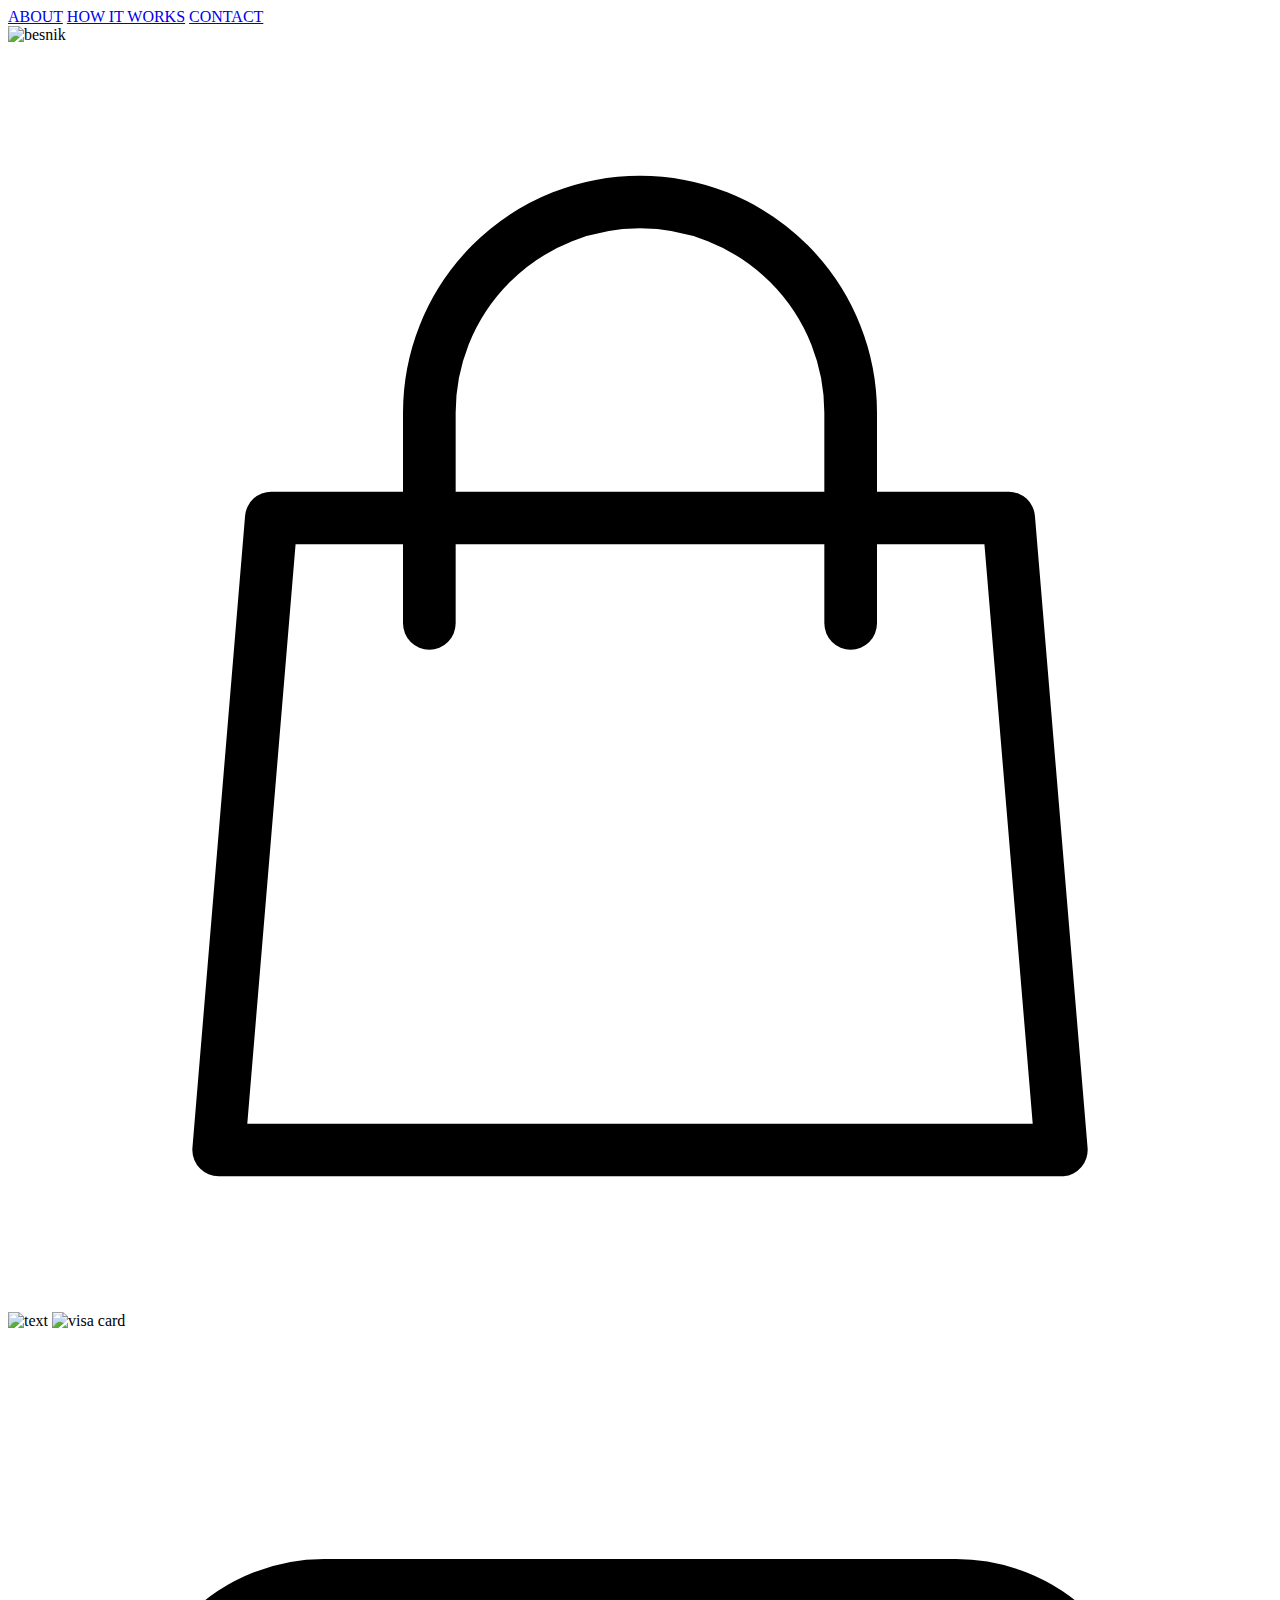
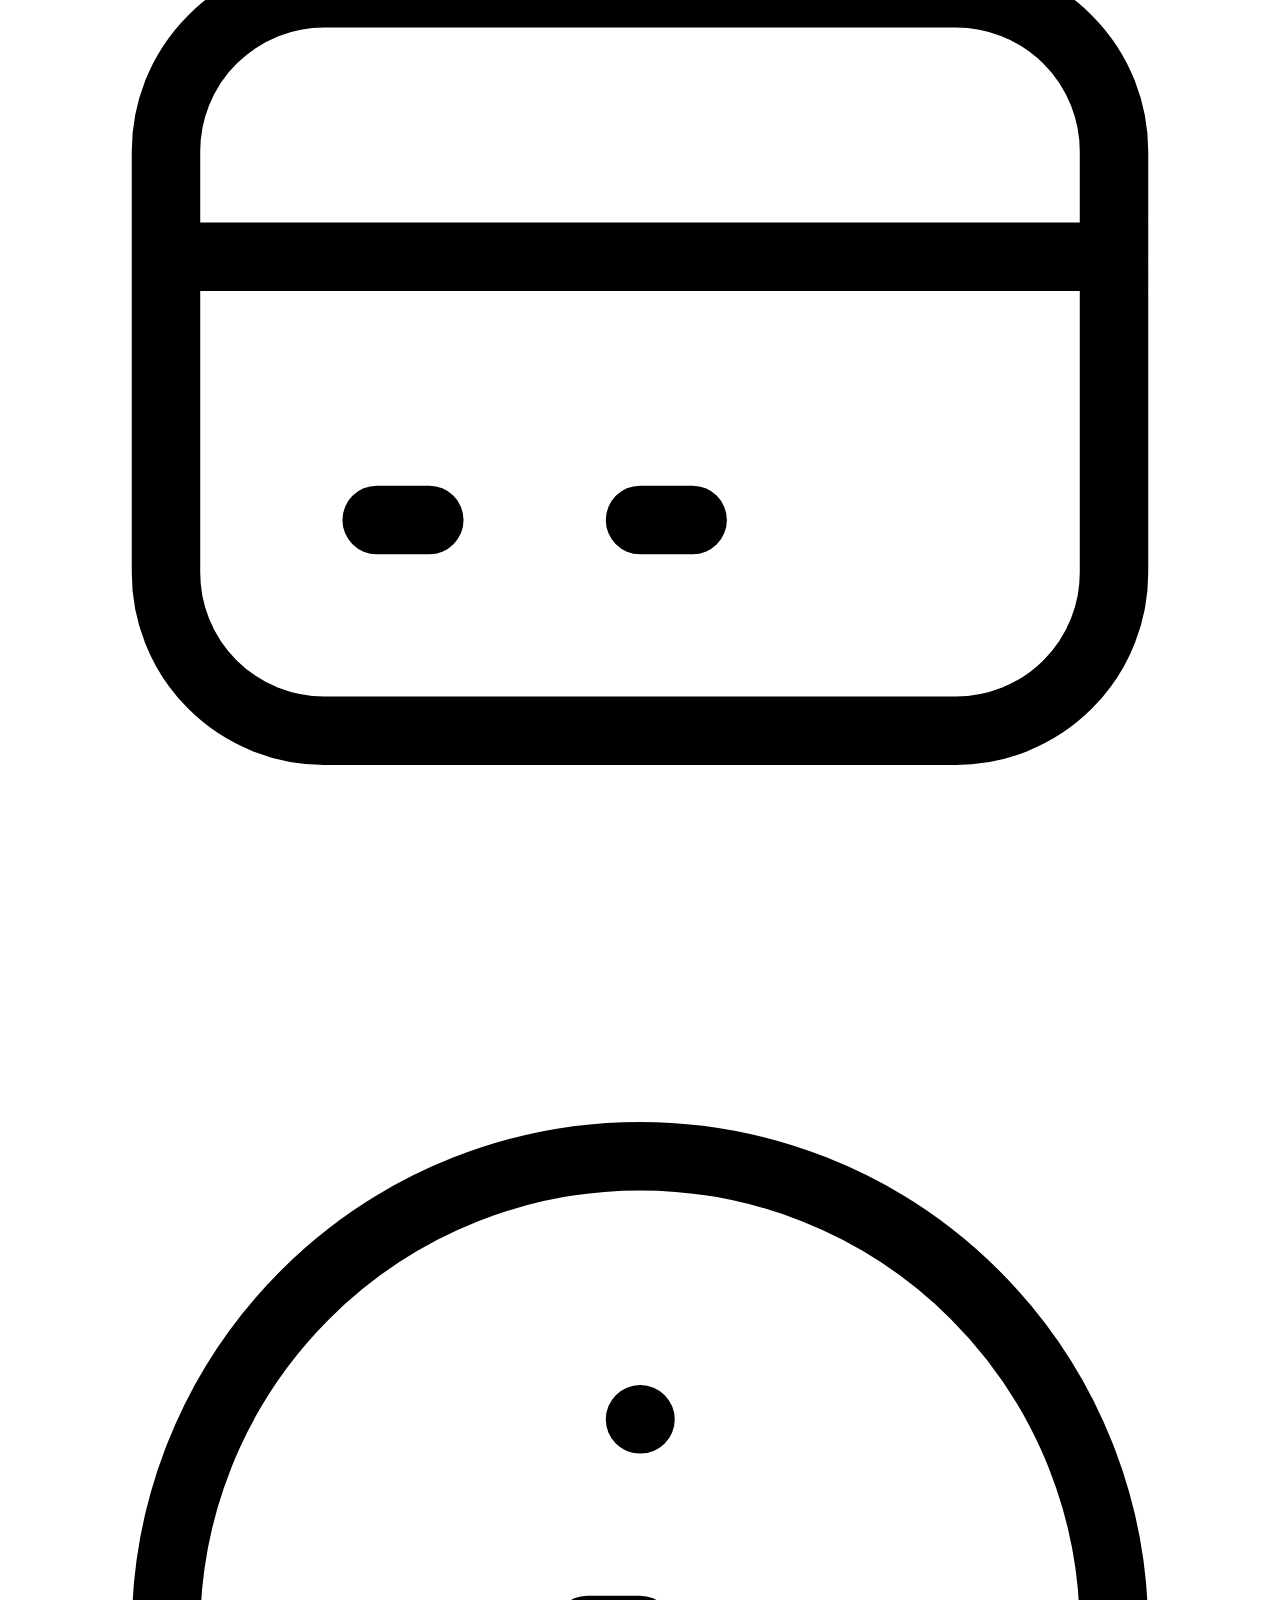
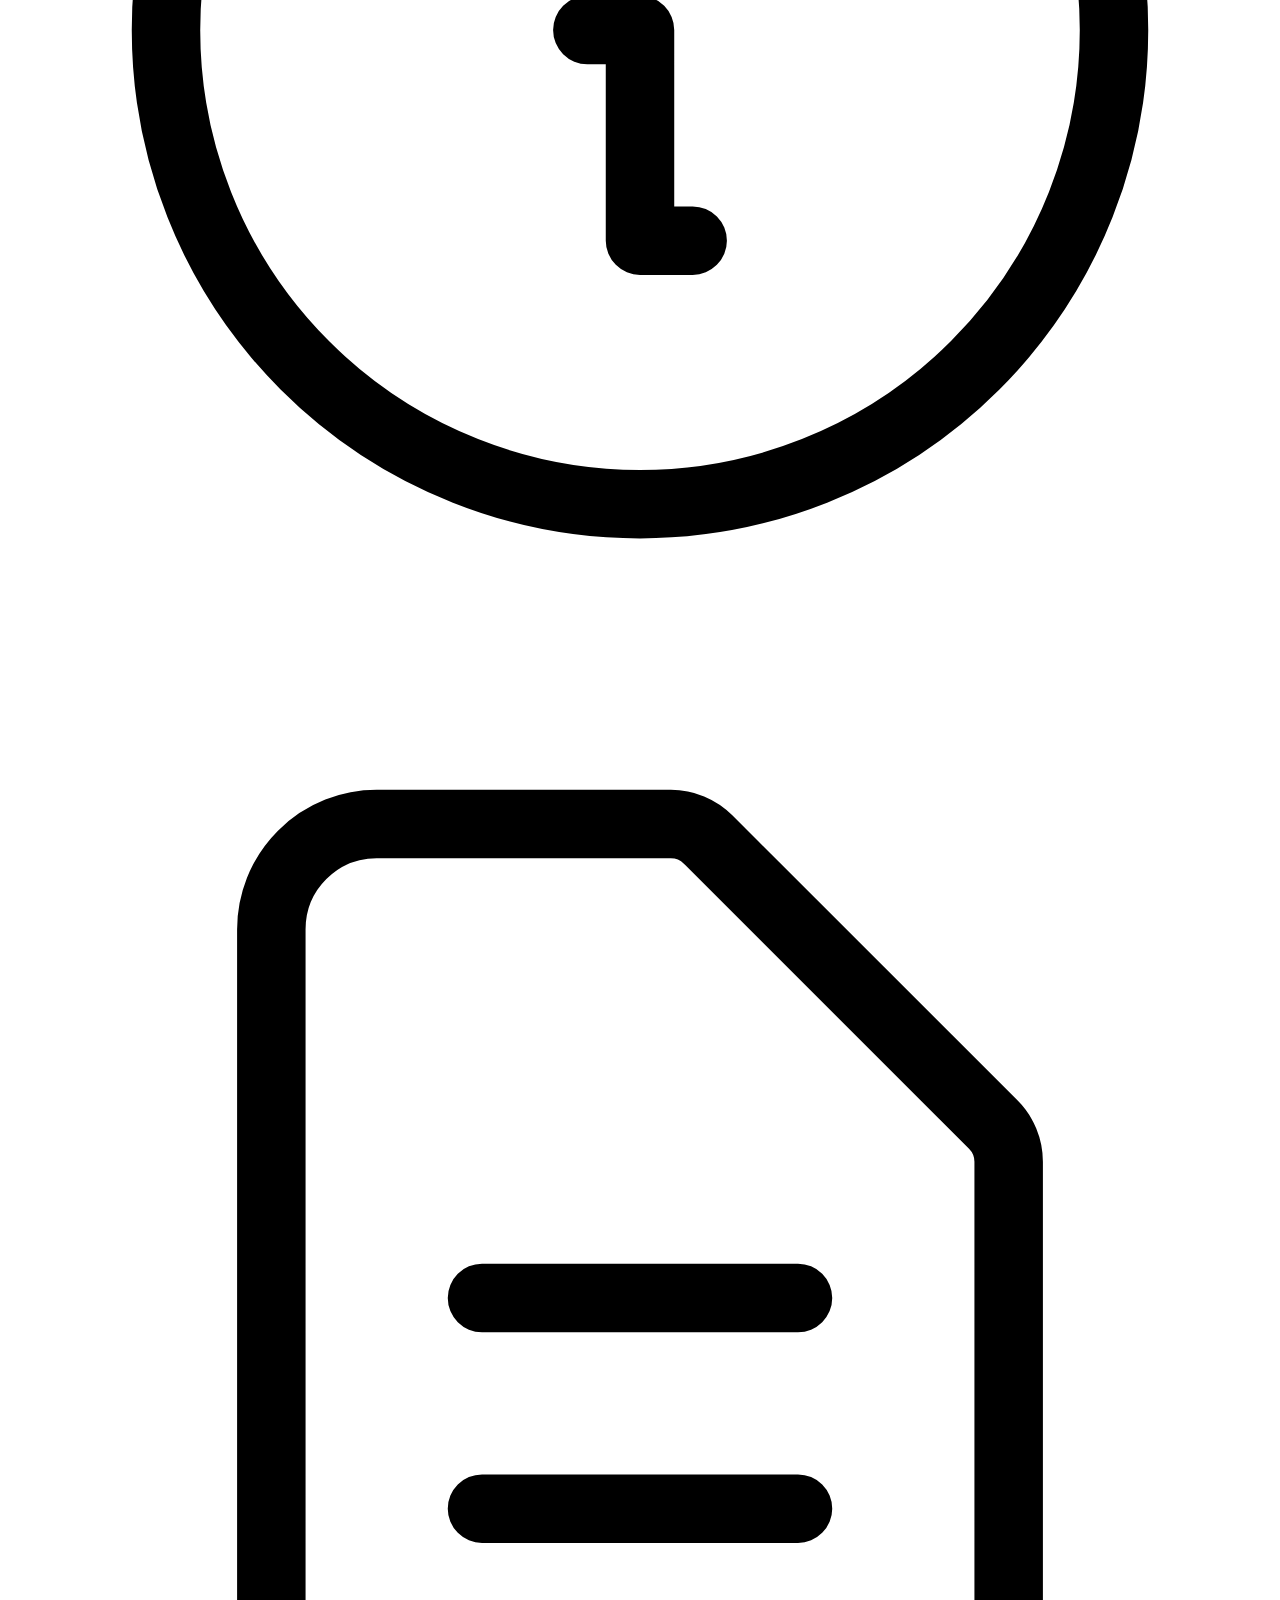
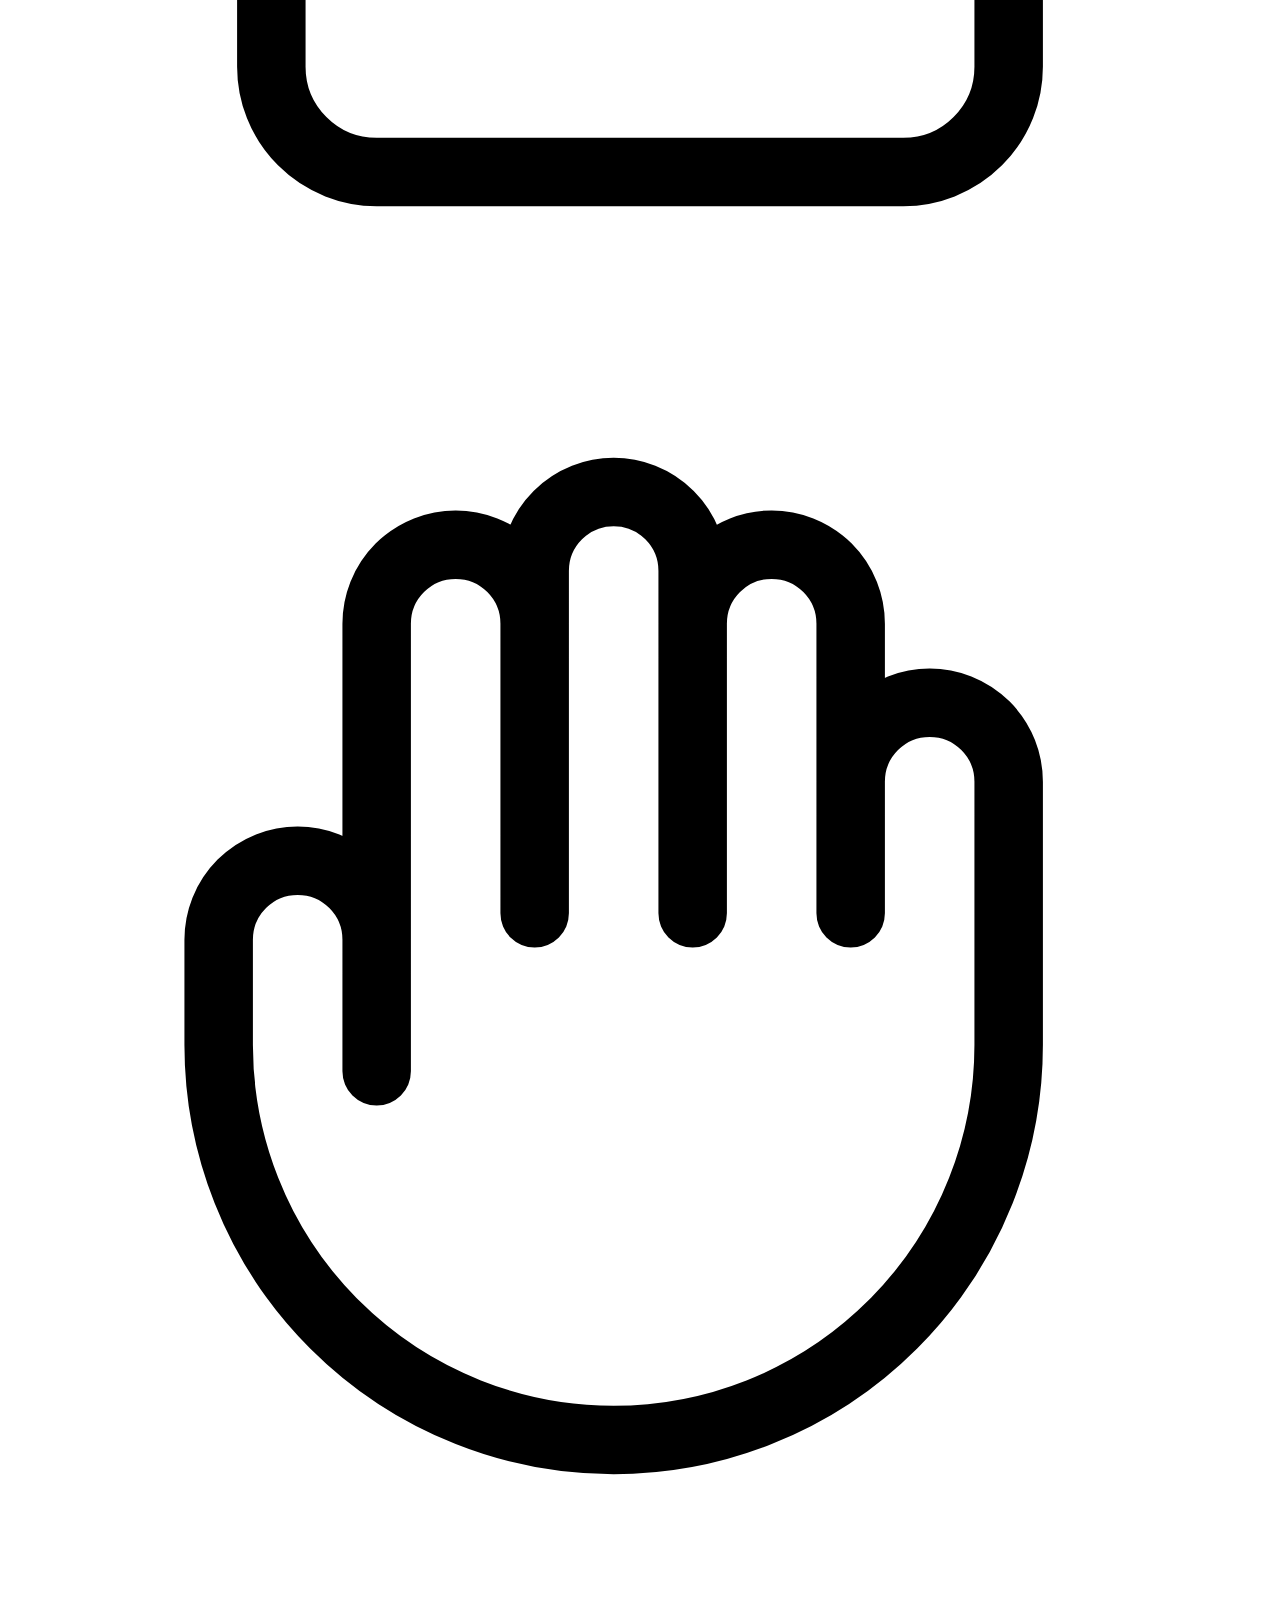
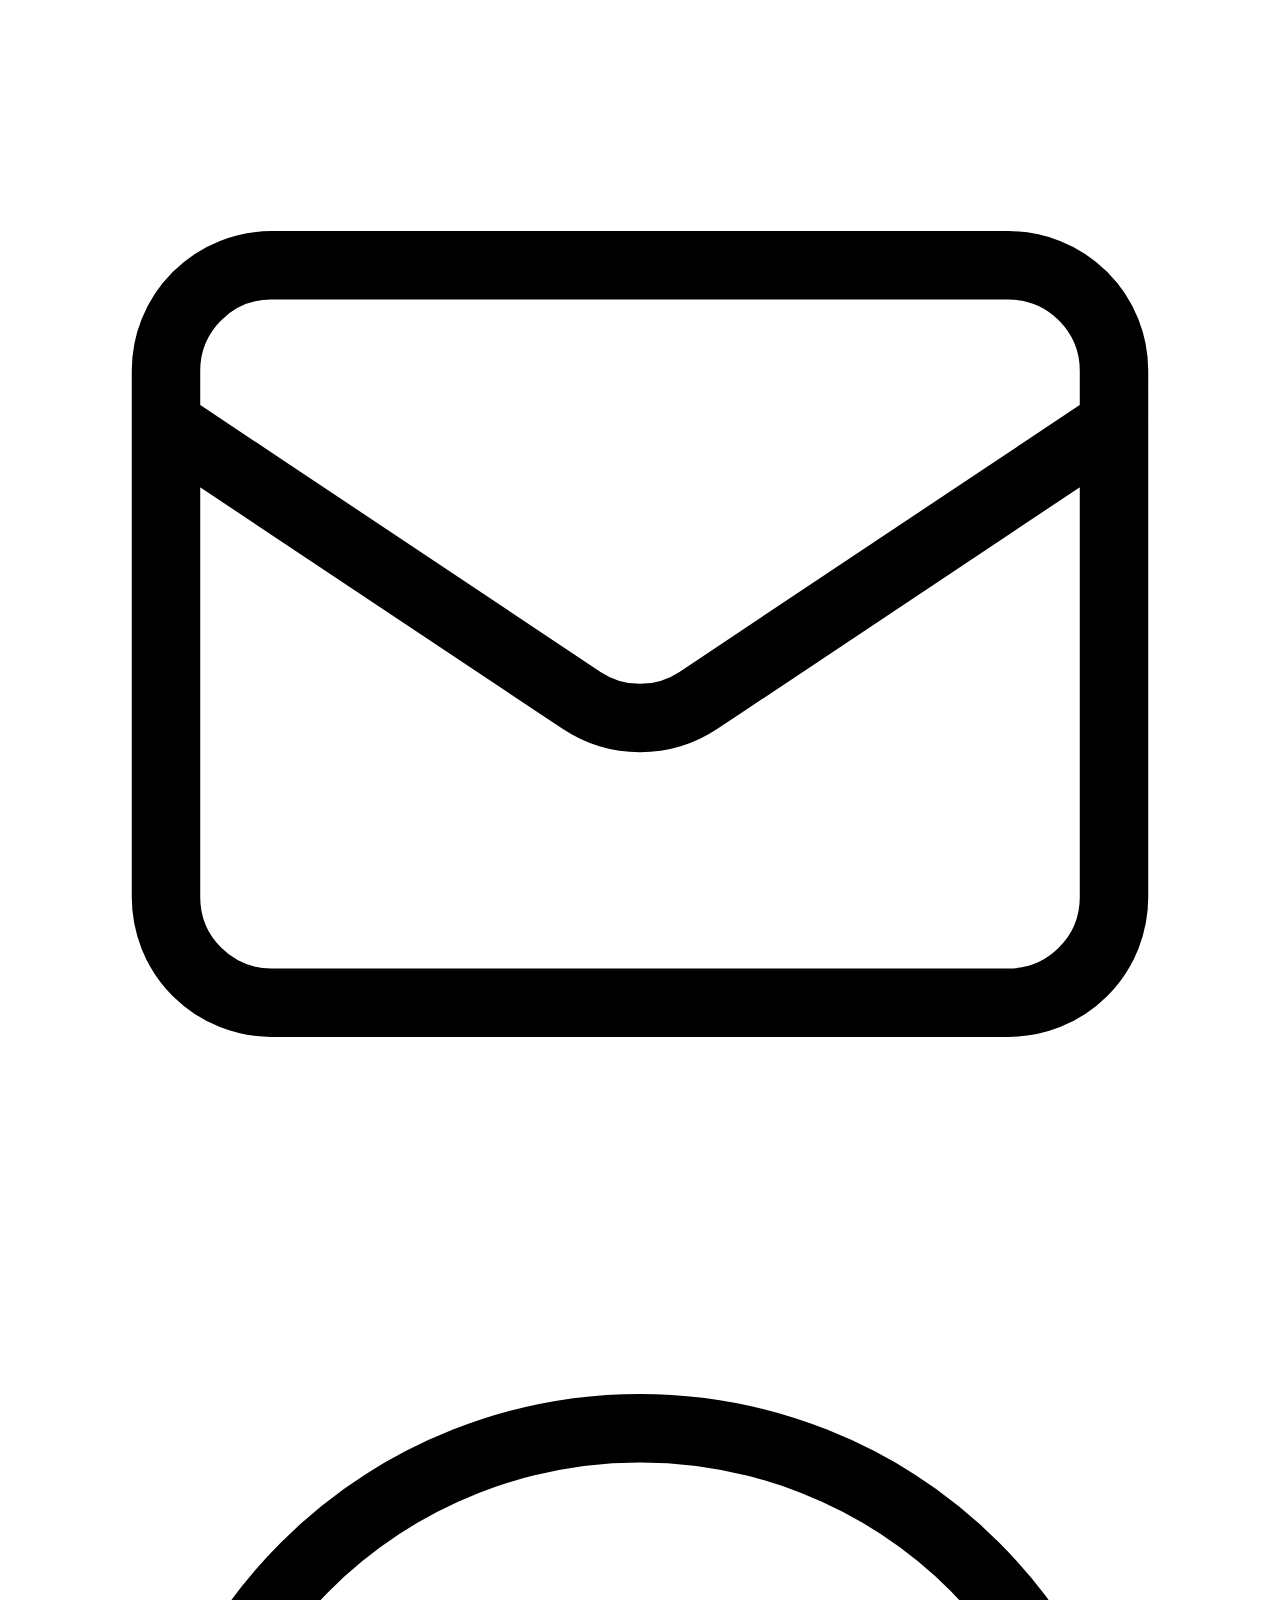
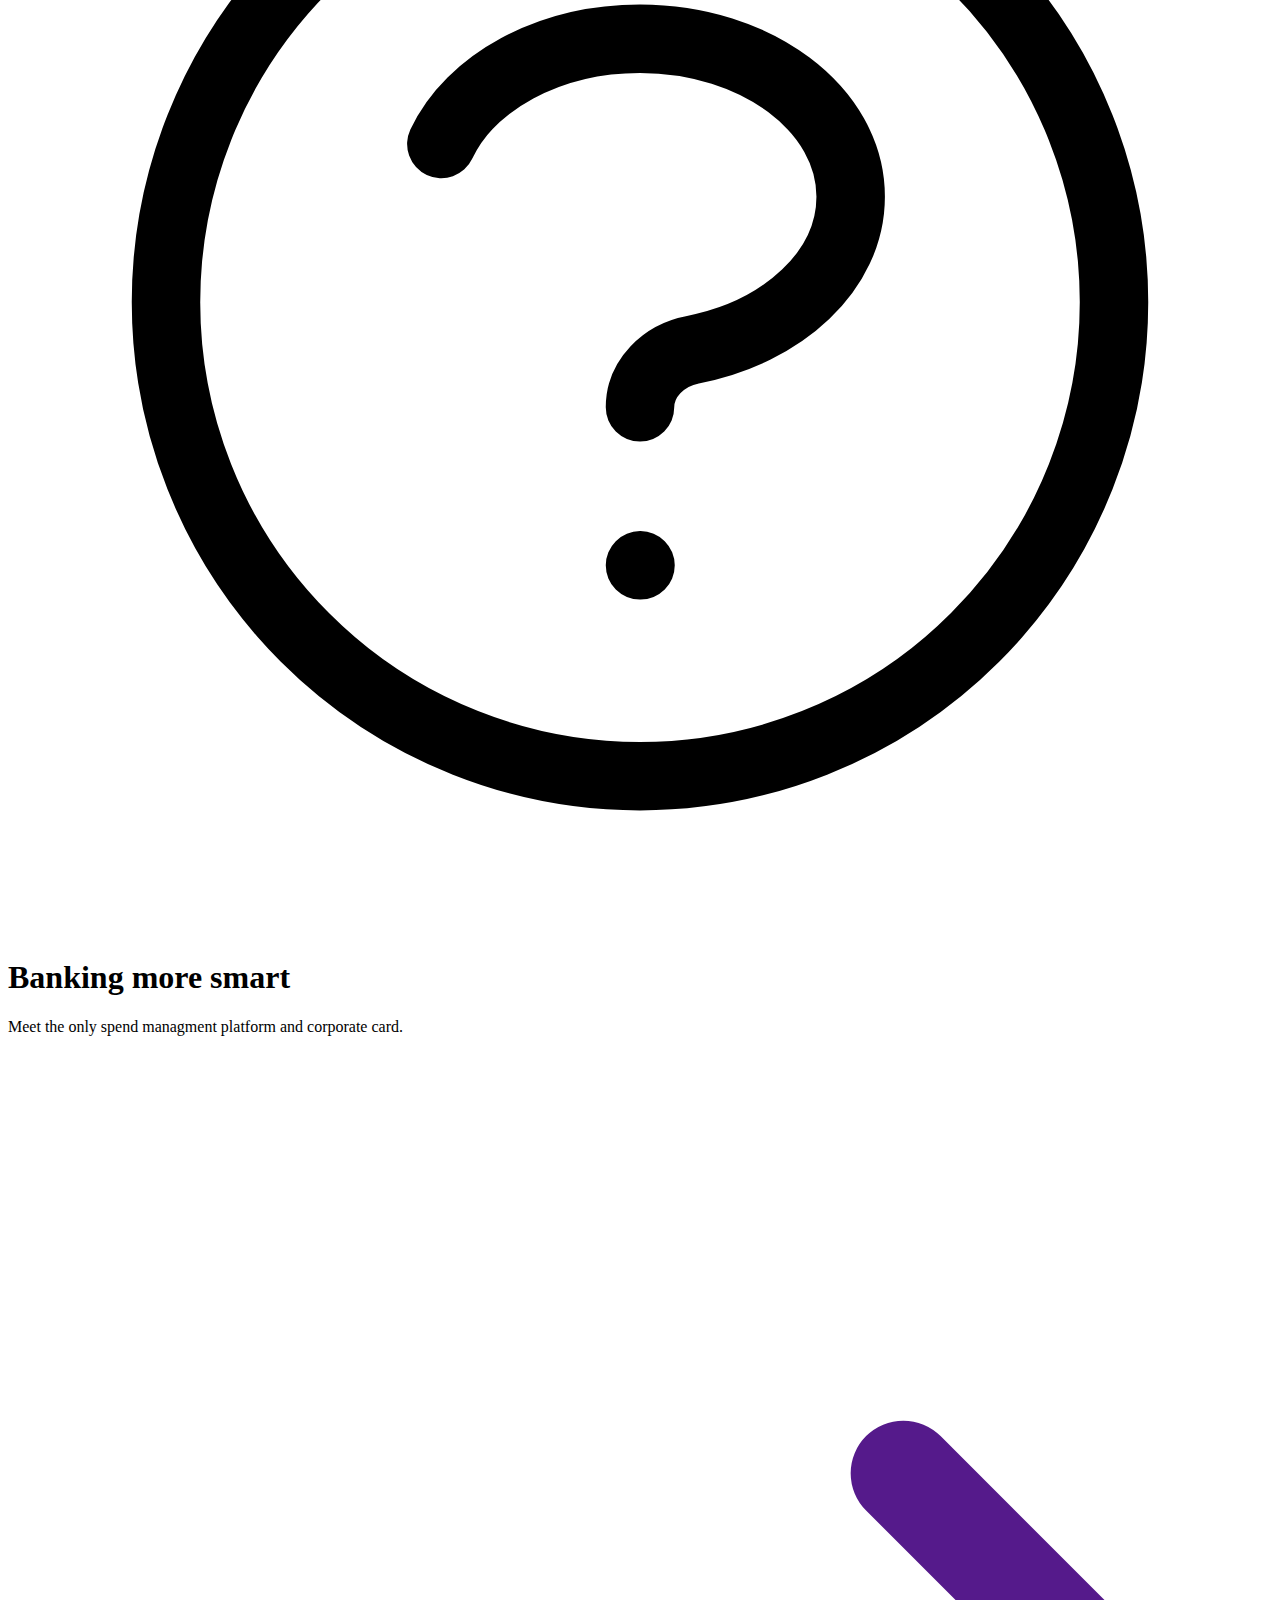
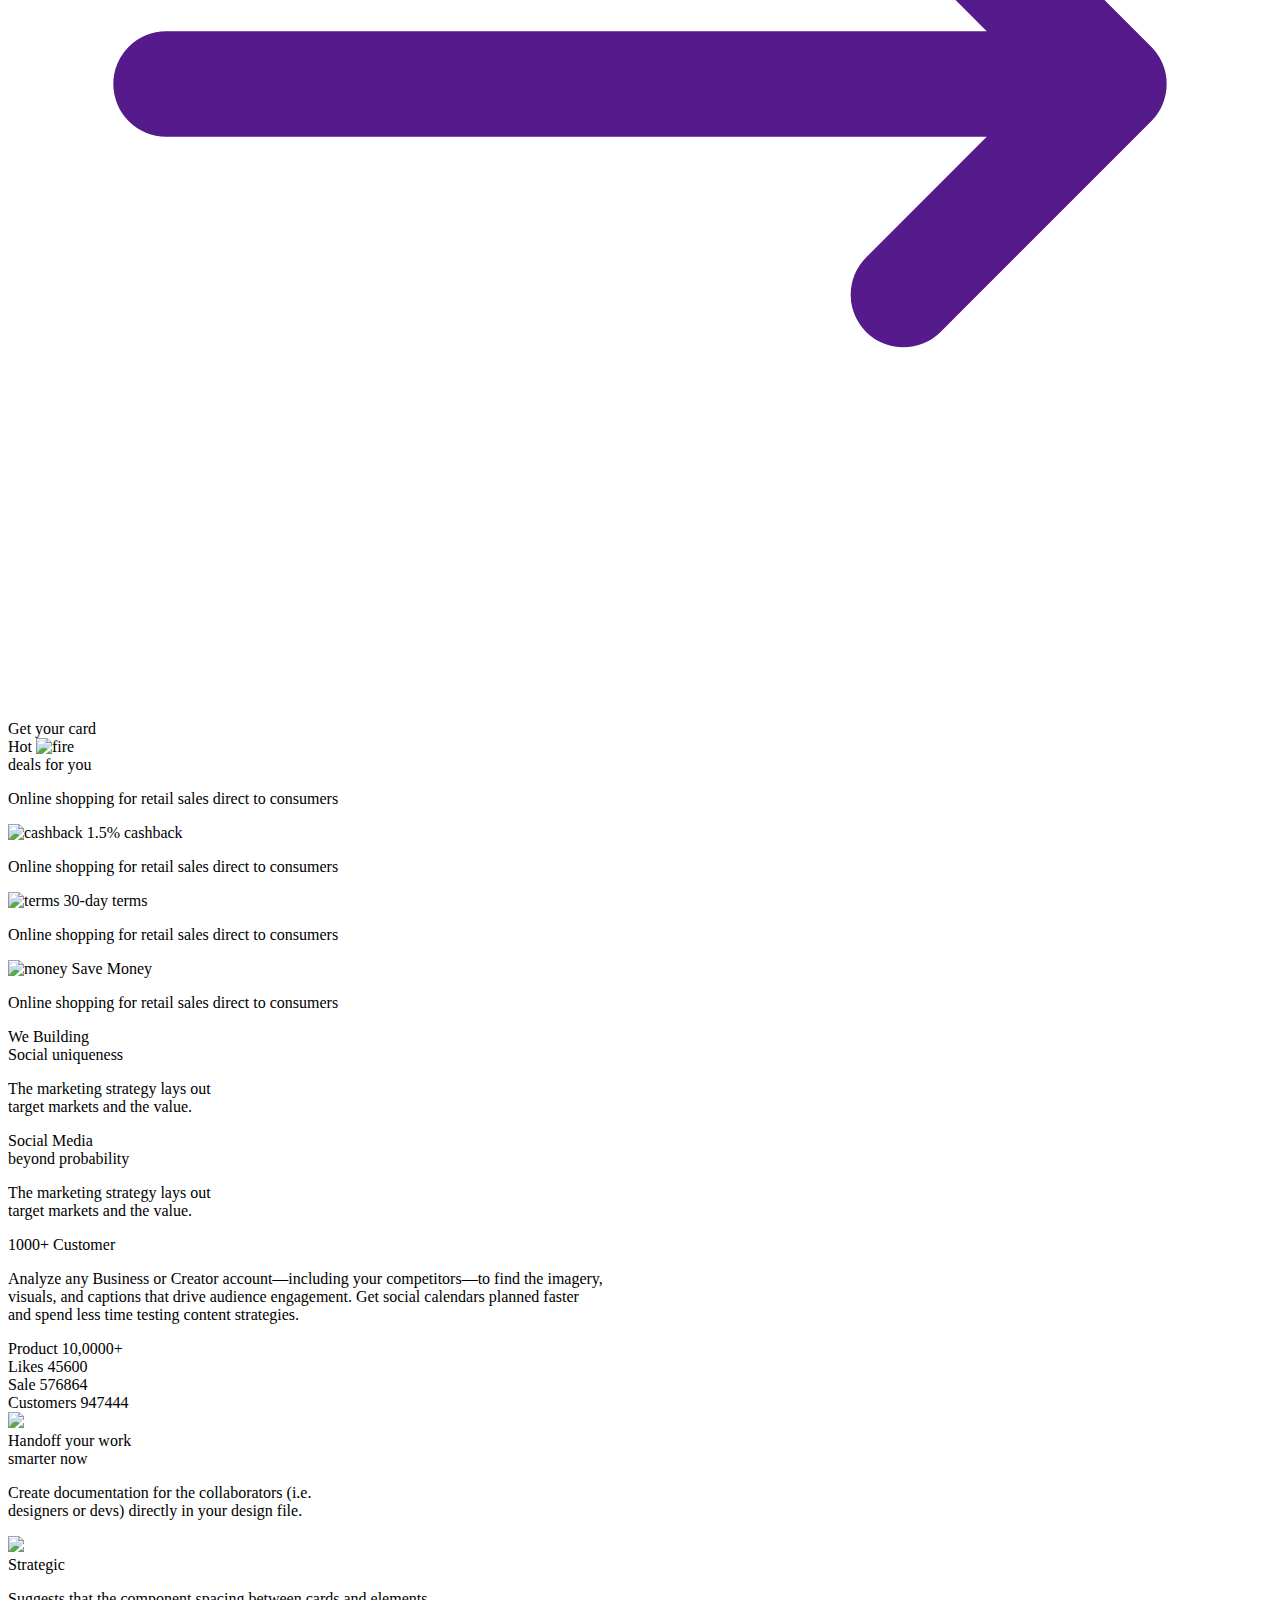
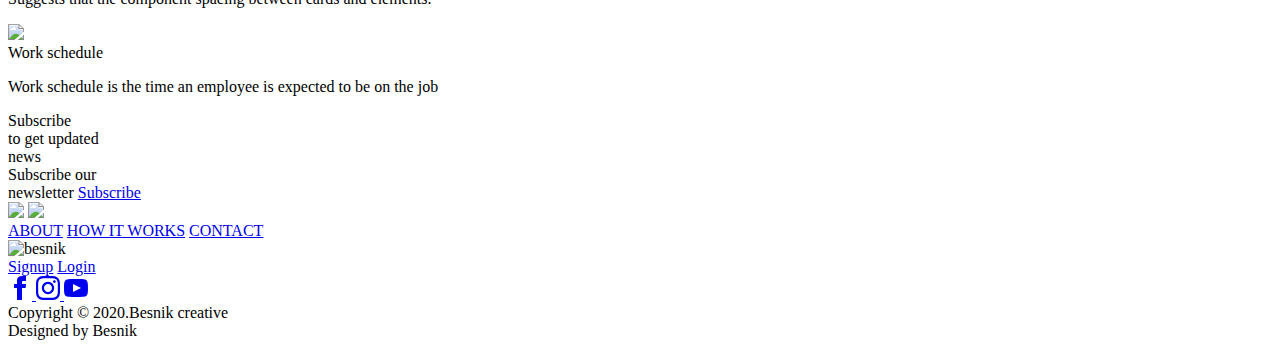
==== projects/01/index.html @ c31c5879 "Create index.html" ====
<!DOCTYPE html>
<html lang="en">
   <head>
      <meta charset="UTF-8" />
      <meta http-equiv="X-UA-Compatible" content="IE=edge" />
      <meta name="viewport" content="width=device-width, initial-scale=1.0" />
      <title>Document</title>
      <link rel="stylesheet" href="main.css" />
   </head>
   <body class="bg-[#F8FCFF]">
      <!-- start content -->
      <!-- start index.html-->
      <header class="container-styles py-[40px]">
         <nav class="flex items-center gap-x-12 gap-y-6 flex-wrap justify-center">
            <div class="text-sm font-primary font-medium text-[#404041] space-x-6 sm:space-x-10">
               <a href="#">ABOUT</a>
               <a href="#">HOW IT WORKS</a>
               <a href="#">CONTACT</a>
            </div>
            <!-- Logo -->
            <img src="resources/logo.png" alt="besnik" class="sm:mx-auto h-full -mt-1" />
            <!-- Cart icon -->
            <div class="w-[50px] h-[50px] border rounded-full flex">
               <svg
                  xmlns="http://www.w3.org/2000/svg"
                  class="h-5 w-5 m-auto text-[#6B7275]"
                  fill="none"
                  viewBox="0 0 24 24"
                  stroke="currentColor"
                  stroke-width="1"
               >
                  <path stroke-linecap="round" stroke-linejoin="round" d="M16 11V7a4 4 0 00-8 0v4M5 9h14l1 12H4L5 9z" />
               </svg>
            </div>
         </nav>
         <section
            class="flex flex-row-reverse flex-wrap xl:flex-nowrap mt-12 sm:mt-28 gap-x-[96px] gap-y-[32px] items-end justify-center lg:justify-start"
         >
            <div class="flex lg:flex-1">
               <!-- Blue block -->
               <div class="bg-[#80D1FF] from-[#80D1FF] to-[#44B2F1] md:w-[447px] flex items-end justify-end relative">
                  <img src="resources/text.png" alt="text" class="mx-[16px] my-[35px] sm:mx-[35px]" />
                  <img
                     src="resources/visa-card.png"
                     alt="visa card"
                     class="hidden sm:block drop-shadow-[80px_60px_100px_rgba(0,0,0,0.12)] absolute -top-[16px] -left-[4px] -rotate-[25deg]"
                  />
               </div>
               <!-- Yellow block -->
               <div class="bg-[#FFD968] from-[#FFD968] to-[#FAC422] bg-gradient-to-bl">
                  <div class="grid grid-cols-[55px_55px] gap-x-[28px] gap-y-[20px] px-[20px] sm:px-[40px] py-[60px]">
                     <div class="w-[55px] h-[55px] bg-white rounded-[20px] shadow-lg flex">
                        <!-- start card.html-->
                        <svg
                           xmlns="http://www.w3.org/2000/svg"
                           class="h-7 w-7 text-[#848484] m-auto"
                           fill="none"
                           viewBox="0 0 24 24"
                           stroke="currentColor"
                           stroke-width="1.3"
                        >
                           <path
                              stroke-linecap="round"
                              stroke-linejoin="round"
                              d="M3 10h18M7 15h1m4 0h1m-7 4h12a3 3 0 003-3V8a3 3 0 00-3-3H6a3 3 0 00-3 3v8a3 3 0 003 3z"
                           />
                        </svg>

                        <!-- end card.html-->
                     </div>
                     <div class="w-[55px] h-[55px] bg-white rounded-[20px] shadow-lg flex">
                        <!-- start info.html-->
                        <svg
                           xmlns="http://www.w3.org/2000/svg"
                           class="h-7 w-7 text-[#848484] m-auto"
                           fill="none"
                           viewBox="0 0 24 24"
                           stroke="currentColor"
                           stroke-width="1.3"
                        >
                           <path
                              stroke-linecap="round"
                              stroke-linejoin="round"
                              d="M13 16h-1v-4h-1m1-4h.01M21 12a9 9 0 11-18 0 9 9 0 0118 0z"
                           />
                        </svg>

                        <!-- end info.html-->
                     </div>
                     <div class="w-[55px] h-[55px] bg-white rounded-[20px] shadow-lg flex">
                        <!-- start doc.html-->
                        <svg
                           xmlns="http://www.w3.org/2000/svg"
                           class="h-7 w-7 text-[#848484] m-auto"
                           fill="none"
                           viewBox="0 0 24 24"
                           stroke="currentColor"
                           stroke-width="1.3"
                        >
                           <path
                              stroke-linecap="round"
                              stroke-linejoin="round"
                              d="M9 12h6m-6 4h6m2 5H7a2 2 0 01-2-2V5a2 2 0 012-2h5.586a1 1 0 01.707.293l5.414 5.414a1 1 0 01.293.707V19a2 2 0 01-2 2z"
                           />
                        </svg>

                        <!-- end doc.html-->
                     </div>
                     <div class="w-[55px] h-[55px] bg-[#222] rounded-[20px] shadow-lg flex">
                        <!-- start hand.html-->
                        <svg
                           xmlns="http://www.w3.org/2000/svg"
                           class="h-7 w-7 text-white m-auto"
                           fill="none"
                           viewBox="0 0 24 24"
                           stroke="currentColor"
                           stroke-width="1.3"
                        >
                           <path
                              stroke-linecap="round"
                              stroke-linejoin="round"
                              d="M7 11.5V14m0-2.5v-6a1.5 1.5 0 113 0m-3 6a1.5 1.5 0 00-3 0v2a7.5 7.5 0 0015 0v-5a1.5 1.5 0 00-3 0m-6-3V11m0-5.5v-1a1.5 1.5 0 013 0v1m0 0V11m0-5.5a1.5 1.5 0 013 0v3m0 0V11"
                           />
                        </svg>
                        <!-- end hand.html-->
                     </div>
                     <div class="w-[55px] h-[55px] bg-[#222] rounded-[20px] shadow-lg flex">
                        <!-- start mail.html-->
                        <svg
                           xmlns="http://www.w3.org/2000/svg"
                           class="h-7 w-7 text-white m-auto"
                           fill="none"
                           viewBox="0 0 24 24"
                           stroke="currentColor"
                           stroke-width="1.3"
                        >
                           <path
                              stroke-linecap="round"
                              stroke-linejoin="round"
                              d="M3 8l7.89 5.26a2 2 0 002.22 0L21 8M5 19h14a2 2 0 002-2V7a2 2 0 00-2-2H5a2 2 0 00-2 2v10a2 2 0 002 2z"
                           />
                        </svg>

                        <!-- end mail.html-->
                     </div>
                     <div class="w-[55px] h-[55px] bg-white rounded-[20px] shadow-lg flex">
                        <!-- start help.html-->
                        <svg
                           xmlns="http://www.w3.org/2000/svg"
                           class="h-7 w-7 text-[#848484] m-auto"
                           fill="none"
                           viewBox="0 0 24 24"
                           stroke="currentColor"
                           stroke-width="1.3"
                        >
                           <path
                              stroke-linecap="round"
                              stroke-linejoin="round"
                              d="M8.228 9c.549-1.165 2.03-2 3.772-2 2.21 0 4 1.343 4 3 0 1.4-1.278 2.575-3.006 2.907-.542.104-.994.54-.994 1.093m0 3h.01M21 12a9 9 0 11-18 0 9 9 0 0118 0z"
                           />
                        </svg>

                        <!-- end help.html-->
                     </div>
                  </div>
               </div>
            </div>
            <div>
               <h1 class="text-[80px] font-accent font-bold text-[#222] leading-[80px]">Banking more smart</h1>
               <p class="font-primary text-lg text-[#535353] mt-[48px] w-2/3">
                  Meet the only spend managment platform and corporate card.
               </p>
               <div class="flex items-center mt-[40px]">
                  <a href="" class="bg-[#222] w-[50px] h-[50px] flex">
                     <!-- start arrow-right.html-->
                     <svg
                        xmlns="http://www.w3.org/2000/svg"
                        class="h-6 w-6 text-[#F3FAFE] m-auto"
                        fill="none"
                        viewBox="0 0 24 24"
                        stroke="currentColor"
                        stroke-width="2"
                     >
                        <path stroke-linecap="round" stroke-linejoin="round" d="M17 8l4 4m0 0l-4 4m4-4H3" />
                     </svg>

                     <!-- end arrow-right.html-->
                  </a>
                  <span class="text-[#222] font-primary font-medium text-[19px] ml-[18px]">Get your card</span>
               </div>
            </div>
         </section>
      </header>

      <!-- end index.html-->

      <!-- start 1.html-->
      <section class="container-styles mt-16 sm:mt-36 flex gap-[60px] flex-wrap justify-center">
         <div>
            <span class="font-accent font-bold text-4xl text-[#222]">
               Hot
               <img class="inline align-top" src="resources/fire.png" alt="fire" />
               <br />
               deals for you
            </span>
            <p class="mt-12 text-[#5F5F64] font-primary sm:max-w-[240px]">
               Online shopping for retail sales direct to consumers
            </p>
         </div>
         <div>
            <img src="resources/image.png" alt="cashback" />
            <span class="block text-[#17181A] font-secondary font-bold text-xl my-8">1.5% cashback</span>
            <p class="font-primary text-[#5F5F64] sm:max-w-[240px]">Online shopping for retail sales direct to consumers</p>
         </div>
         <div>
            <img src="resources/image.png" alt="terms" />
            <span class="block text-[#17181A] font-secondary font-bold text-xl my-8">30-day terms</span>
            <p class="font-primary text-[#5F5F64] sm:max-w-[240px]">Online shopping for retail sales direct to consumers</p>
         </div>
         <div>
            <img src="resources/image.png" alt="money" />
            <span class="block text-[#17181A] font-secondary font-bold text-xl my-8">Save Money</span>
            <p class="font-primary text-[#5F5F64] sm:max-w-[240px]">Online shopping for retail sales direct to consumers</p>
         </div>
      </section>

      <!-- end 1.html-->
      <!-- start 2.html-->
      <section class="mt-36 bg-[#cfedff] relative">
         <div class="container-styles py-40 flex flex-wrap justify-center gap-x-60 gap-y-16">
            <div>
               <span class="font-accent font-medium text-3xl text-[#202020]"
                  >We Building <br />
                  Social uniqueness</span
               >
               <p class="text-[#5F5F64] mt-4">
                  The marketing strategy lays out <br />
                  target markets and the value.
               </p>
            </div>
            <div>
               <span class="font-accent font-medium text-3xl text-[#202020]"
                  >Social Media <br />
                  beyond probability</span
               >
               <p class="text-[#5F5F64] mt-4">
                  The marketing strategy lays out <br />
                  target markets and the value.
               </p>
            </div>
         </div>
         <div class="w-[70px] h-[70px] bg-[#45b3f2] rounded-full absolute top-0 left-1/2 -ml-[35px] -mt-[35px] flex">
            <div class="w-1/2 h-1/2 bg-[#cfedff] ml-auto mt-auto"></div>
         </div>
      </section>

      <!-- end 2.html-->
      <!-- start 3.html-->
      <section class="container-styles mt-16 sm:mt-36">
         <div class="flex flex-col items-center">
            <span class="font-bold text-[80px] font-accent text-[#0D1111]">1000+ Customer</span>
            <p class="font-primary text-[#767373] mt-6 sm:mt-12">
               Analyze any Business or Creator account—including your competitors—to find the imagery, <br />
               visuals, and captions that drive audience engagement. Get social calendars planned faster <br />
               and spend less time testing content strategies.
            </p>
         </div>
         <div class="flex mt-6 sm:mt-28 font-primary">
            <div class="flex-1 border-y-2 py-16 flex flex-col items-center">
               <span class="font-secondary uppercase text-[#718176]">Product</span>
               <span class="font-medium text-2xl">10,0000+</span>
            </div>
            <div class="flex-1 border-2 py-16 flex flex-col items-center">
               <span class="font-secondary uppercase text-[#718176]">Likes</span>
               <span class="font-medium text-2xl">45600</span>
            </div>
            <div class="flex-1 border-y-2 border-r-2 py-16 flex flex-col items-center">
               <span class="font-secondary uppercase text-[#718176]">Sale</span>
               <span class="font-medium text-2xl">576864</span>
            </div>
            <div class="flex-1 border-y-2 py-16 flex flex-col items-center">
               <span class="font-secondary uppercase text-[#718176]">Customers</span>
               <span class="font-medium text-2xl">947444</span>
            </div>
         </div>
      </section>

      <!-- end 3.html-->
      <!-- start 4.html-->
      <section class="container-styles flex justify-center gap-y-16 mt-36 flex-wrap">
         <div class="flex flex-row-reverse px-8 relative overflow-hidden">
            <div class="bg-[#CFEDFF] w-screen sm:w-[568px] h-[450px] shadow-xl">
               <img src="resources/card.png" class="absolute right-16 top-1/2 -mt-[190px] h-[380px] w-[600px] object-contain" />
            </div>
         </div>
         <div>
            <span class="font-accent font-semibold text-5xl text-[#192430]"
               >Handoff your work <br />
               smarter now</span
            >
            <p class="font-primary text-[#727272] mt-8">
               Create documentation for the collaborators (i.e. <br />
               designers or devs) directly in your design file.
            </p>
            <div class="flex flex-col gap-[30px] mt-16">
               <div class="flex gap-[30px]">
                  <img class="w-[60px] h-[60px] shadow-lg rounded-full" src="resources/4159.png" />
                  <div>
                     <span class="text-[#222222] font-accent font-semibold text-xl">Strategic</span>
                     <p class="font-primary text-sm text-[#727272]">
                        Suggests that the component spacing between cards and elements.
                     </p>
                  </div>
               </div>
               <div class="flex gap-[30px]">
                  <img class="w-[60px] h-[60px] shadow-lg rounded-full" src="resources/calendar.png" />
                  <div>
                     <span class="text-[#222222] font-accent font-semibold text-xl">Work schedule</span>
                     <p class="font-primary text-sm text-[#727272]">
                        Work schedule is the time an employee is expected to be on the job
                     </p>
                  </div>
               </div>
            </div>
         </div>
      </section>

      <!-- end 4.html-->
      <!-- start 5.html-->
      <section class="bg-[#41B3F4] mt-[180px] py-16 lg:p-0 lg:h-[552px]">
         <div class="container-styles flex flex-col sm:flex-row gap-[80px] justify-center items-center h-full relative">
            <div class="flex flex-col">
               <span class="text-[#414449] font-primary font-bold text-lg text-center lg:text-left"
                  >Subscribe <br />
                  to get updated <br />
                  news</span
               >
               <img class="mt-[28px]" src="resources/text.png" alt="" />
            </div>
            <div class="hidden lg:block bg-[#718176] w-[8px] h-[133px]"></div>
            <div class="flex flex-col items-start">
               <span class="font-accent font-bold text-6xl"
                  >Subscribe our<br />
                  newsletter</span
               >
               <a class="mt-14 py-[21px] px-[44px] font-primary font-medium text-white bg-[#E15C19]" href="#">Subscribe</a>
            </div>
            <div class="hidden lg:block">
               <img class="w-[500px] h-[500px] absolute top-1/2 -translate-y-1/2 -ml-14" src="resources/bg-image.png" />
               <img class="-rotate-[88deg]" src="resources/visa-card.png" />
            </div>
         </div>
      </section>

      <!-- end 5.html-->

      <!-- start index.html-->
      <div class="container-styles mt-[133px]">
         <footer class="flex flex-col">
            <nav class="flex flex-col lg:flex-row gap-y-8 justify-between h-[50px] items-center mb-[80px]">
               <div class="text-sm font-primary font-medium text-[#404041] flex gap-[44px]">
                  <a href="#">ABOUT</a>
                  <a href="#">HOW IT WORKS</a>
                  <a href="#">CONTACT</a>
               </div>
               <!-- logo -->
               <img src="resources/logo.png" alt="besnik" />
               <div class="flex gap-[60px] items-center">
                  <div>
                     <a class="font-primary font-bold text-[14px] text-[#404041]" href="#">Signup</a>
                     <a class="ml-[48px] font-primary font-bold text-[14px] text-[#404041]" href="#">Login</a>
                  </div>
                  <div class="flex text-[#444444] gap-[28px]">
                     <a href="#">
                        <!-- start facebook-icon.html-->
                        <svg
                           xmlns="http://www.w3.org/2000/svg"
                           width="24"
                           height="24"
                           viewBox="0 0 24 24"
                           fill="currentColor"
                           class="h-4 w-h"
                        >
                           <path
                              d="M9 8h-3v4h3v12h5v-12h3.642l.358-4h-4v-1.667c0-.955.192-1.333 1.115-1.333h2.885v-5h-3.808c-3.596 0-5.192 1.583-5.192 4.615v3.385z"
                           />
                        </svg>

                        <!-- end facebook-icon.html-->
                     </a>
                     <a href="#">
                        <!-- start instagram-icon.html-->
                        <svg
                           xmlns="http://www.w3.org/2000/svg"
                           width="24"
                           height="24"
                           viewBox="0 0 24 24"
                           fill="currentColor"
                           class="h-4 w-h"
                        >
                           <path
                              d="M12 2.163c3.204 0 3.584.012 4.85.07 3.252.148 4.771 1.691 4.919 4.919.058 1.265.069 1.645.069 4.849 0 3.205-.012 3.584-.069 4.849-.149 3.225-1.664 4.771-4.919 4.919-1.266.058-1.644.07-4.85.07-3.204 0-3.584-.012-4.849-.07-3.26-.149-4.771-1.699-4.919-4.92-.058-1.265-.07-1.644-.07-4.849 0-3.204.013-3.583.07-4.849.149-3.227 1.664-4.771 4.919-4.919 1.266-.057 1.645-.069 4.849-.069zm0-2.163c-3.259 0-3.667.014-4.947.072-4.358.2-6.78 2.618-6.98 6.98-.059 1.281-.073 1.689-.073 4.948 0 3.259.014 3.668.072 4.948.2 4.358 2.618 6.78 6.98 6.98 1.281.058 1.689.072 4.948.072 3.259 0 3.668-.014 4.948-.072 4.354-.2 6.782-2.618 6.979-6.98.059-1.28.073-1.689.073-4.948 0-3.259-.014-3.667-.072-4.947-.196-4.354-2.617-6.78-6.979-6.98-1.281-.059-1.69-.073-4.949-.073zm0 5.838c-3.403 0-6.162 2.759-6.162 6.162s2.759 6.163 6.162 6.163 6.162-2.759 6.162-6.163c0-3.403-2.759-6.162-6.162-6.162zm0 10.162c-2.209 0-4-1.79-4-4 0-2.209 1.791-4 4-4s4 1.791 4 4c0 2.21-1.791 4-4 4zm6.406-11.845c-.796 0-1.441.645-1.441 1.44s.645 1.44 1.441 1.44c.795 0 1.439-.645 1.439-1.44s-.644-1.44-1.439-1.44z"
                           />
                        </svg>

                        <!-- end instagram-icon.html-->
                     </a>
                     <a href="#">
                        <!-- start youtube-icon.html-->
                        <svg
                           xmlns="http://www.w3.org/2000/svg"
                           width="24"
                           height="24"
                           viewBox="0 0 24 24"
                           fill="currentColor"
                           class="h-4 w-h"
                        >
                           <path
                              d="M19.615 3.184c-3.604-.246-11.631-.245-15.23 0-3.897.266-4.356 2.62-4.385 8.816.029 6.185.484 8.549 4.385 8.816 3.6.245 11.626.246 15.23 0 3.897-.266 4.356-2.62 4.385-8.816-.029-6.185-.484-8.549-4.385-8.816zm-10.615 12.816v-8l8 3.993-8 4.007z"
                           />
                        </svg>

                        <!-- end youtube-icon.html-->
                     </a>
                  </div>
               </div>
            </nav>
            <div class="pb-[30px] flex gap-[64px] items-center mt-[80px]">
               <span class="font-primary text-xs text-[#ABADAF]">Copyright © 2020.Besnik creative</span>
               <div class="flex-1 h-px bg-[#565B58]"></div>
               <span class="font-primary text-xs text-[#7B827D]">Designed by Besnik</span>
            </div>
         </footer>
      </div>

      <!-- end index.html-->

      <!-- end content -->
   </body>
</html>
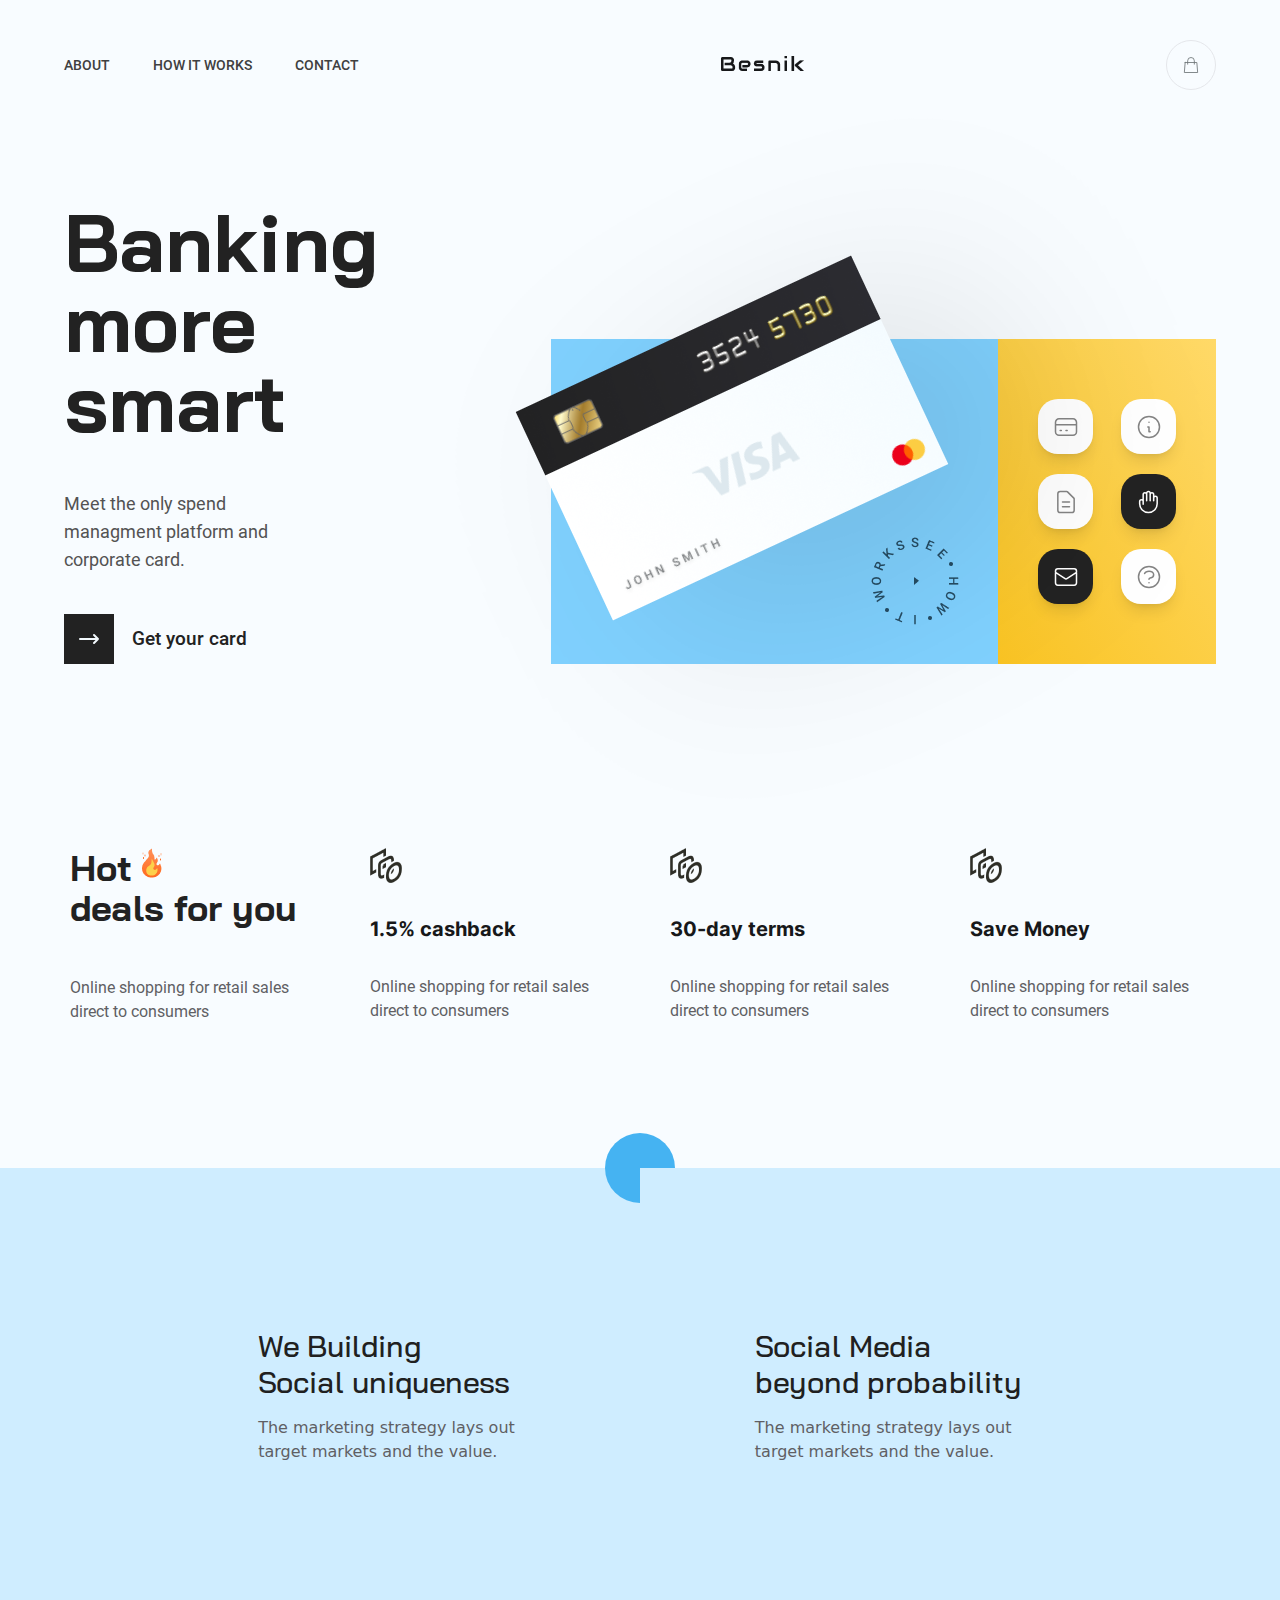
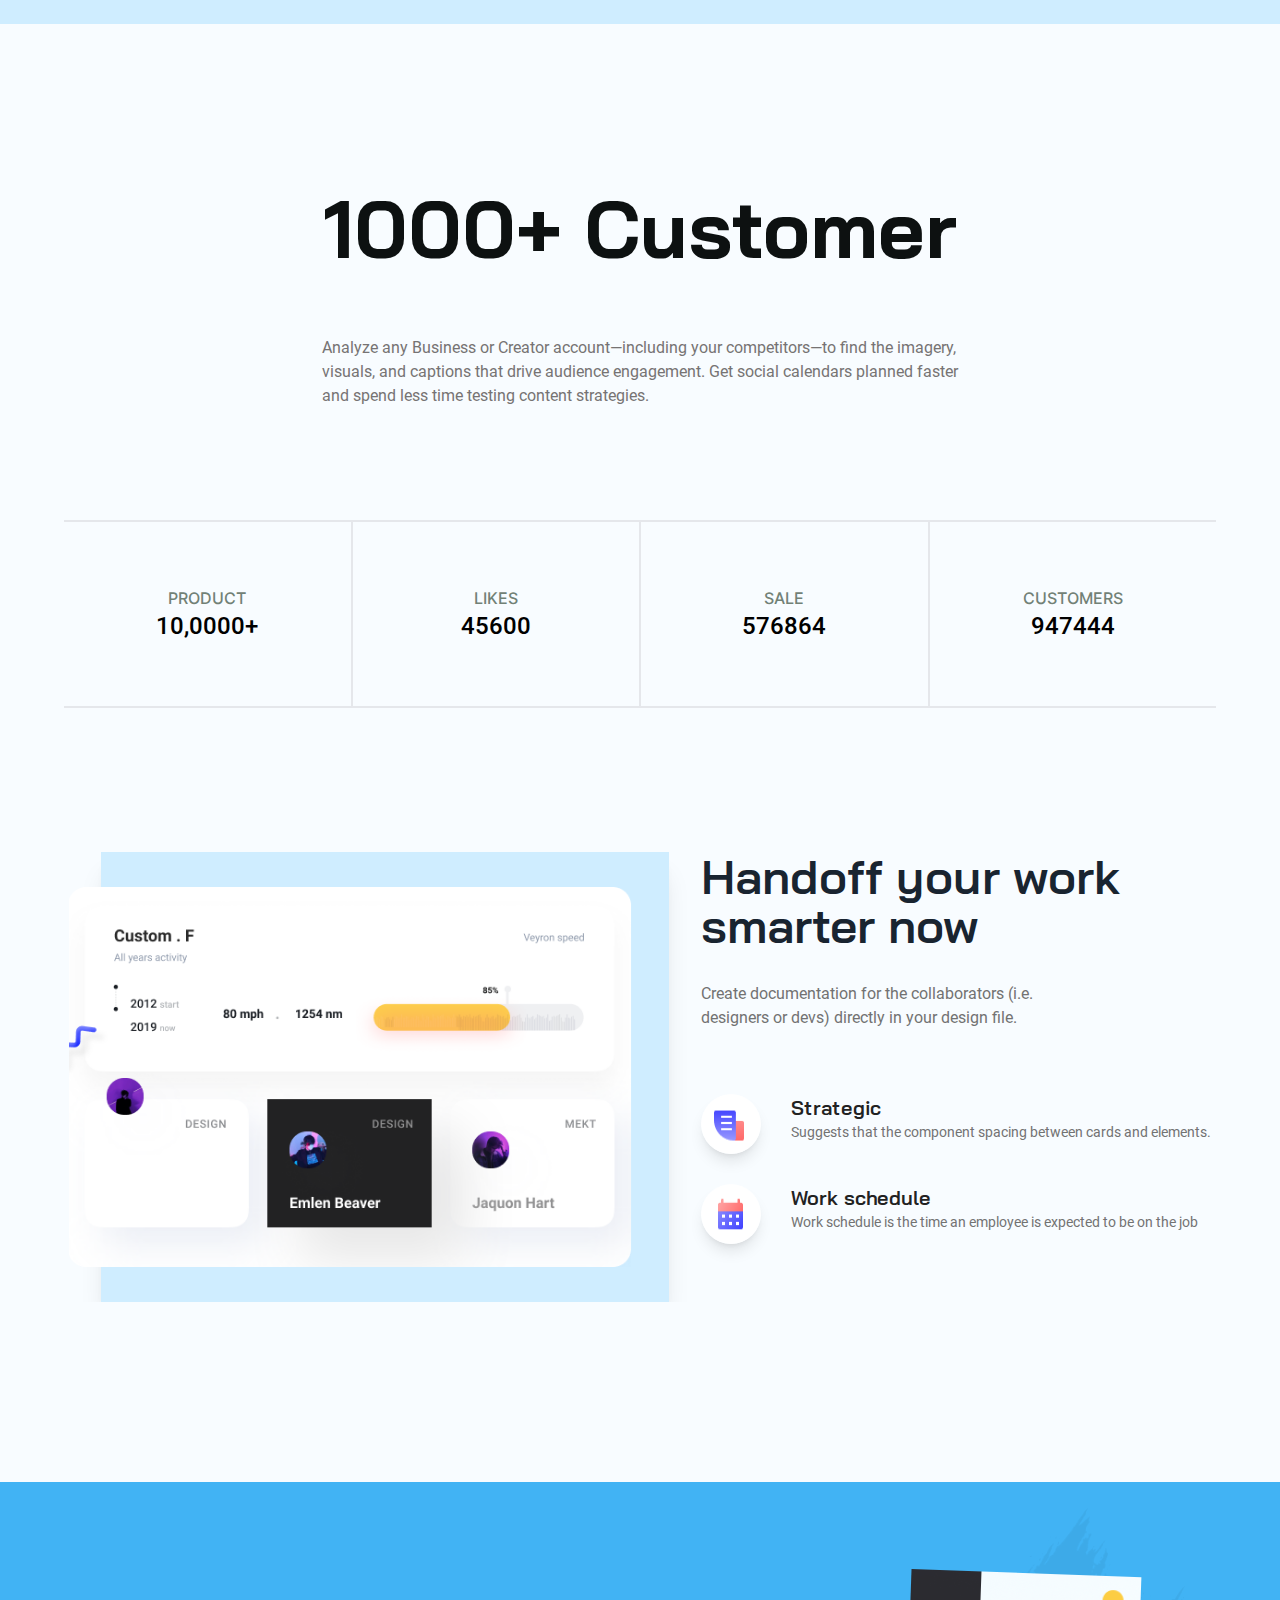
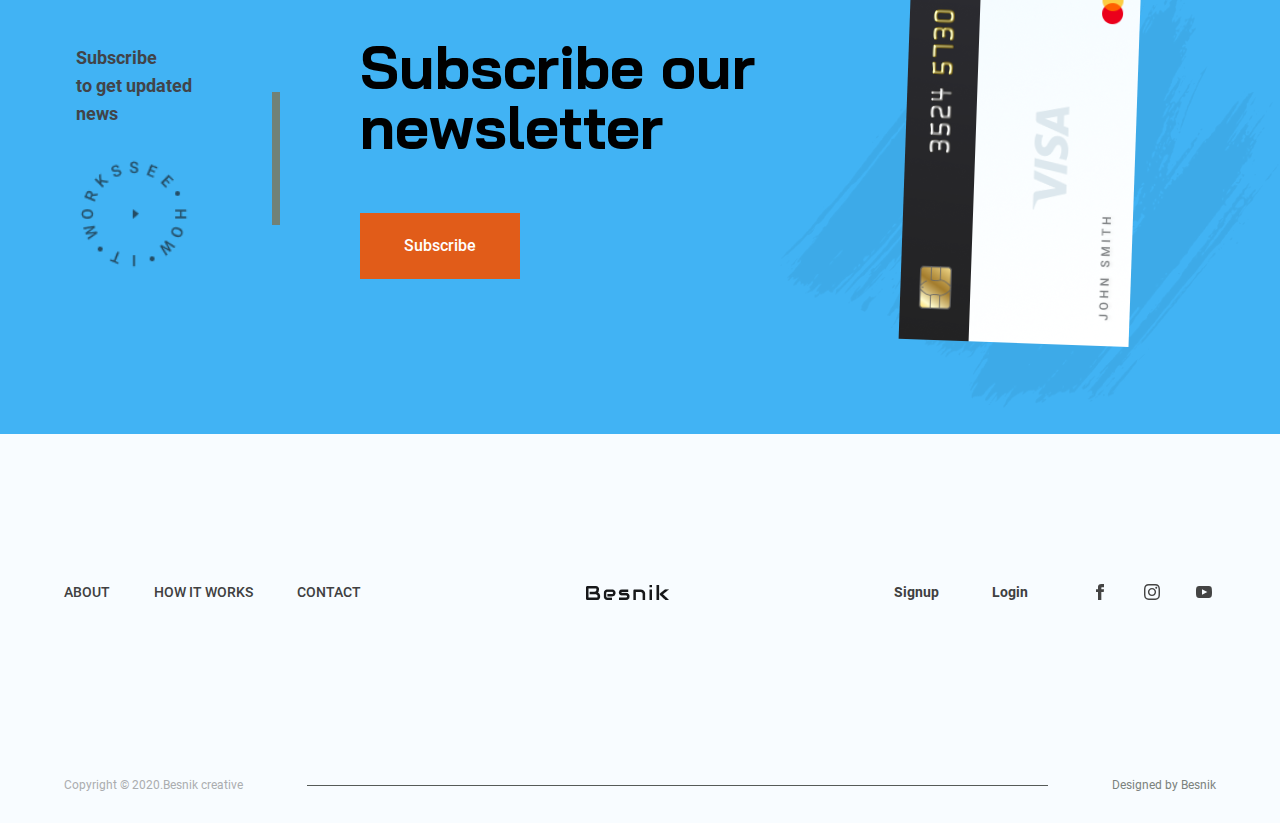
==== commit 9062d183: "Update index.html" ====
--- a/projects/01/index.html
+++ b/projects/01/index.html
@@ -4,7 +4,7 @@
       <meta charset="UTF-8" />
       <meta http-equiv="X-UA-Compatible" content="IE=edge" />
       <meta name="viewport" content="width=device-width, initial-scale=1.0" />
-      <title>Document</title>
+      <title>Besnik</title>
       <link rel="stylesheet" href="main.css" />
    </head>
    <body class="bg-[#F8FCFF]">
--- a/projects/01/main.css
+++ b/projects/01/main.css
@@ -0,0 +1,1306 @@
+/*
+! tailwindcss v3.0.23 | MIT License | https://tailwindcss.com
+*//*
+1. Prevent padding and border from affecting element width. (https://github.com/mozdevs/cssremedy/issues/4)
+2. Allow adding a border to an element by just adding a border-width. (https://github.com/tailwindcss/tailwindcss/pull/116)
+*/
+
+*,
+::before,
+::after {
+  box-sizing: border-box; /* 1 */
+  border-width: 0; /* 2 */
+  border-style: solid; /* 2 */
+  border-color: #e5e7eb; /* 2 */
+}
+
+::before,
+::after {
+  --tw-content: '';
+}
+
+/*
+1. Use a consistent sensible line-height in all browsers.
+2. Prevent adjustments of font size after orientation changes in iOS.
+3. Use a more readable tab size.
+4. Use the user's configured `sans` font-family by default.
+*/
+
+html {
+  line-height: 1.5; /* 1 */
+  -webkit-text-size-adjust: 100%; /* 2 */
+  -moz-tab-size: 4; /* 3 */
+  -o-tab-size: 4;
+     tab-size: 4; /* 3 */
+  font-family: ui-sans-serif, system-ui, -apple-system, BlinkMacSystemFont, "Segoe UI", Roboto, "Helvetica Neue", Arial, "Noto Sans", sans-serif, "Apple Color Emoji", "Segoe UI Emoji", "Segoe UI Symbol", "Noto Color Emoji"; /* 4 */
+}
+
+/*
+1. Remove the margin in all browsers.
+2. Inherit line-height from `html` so users can set them as a class directly on the `html` element.
+*/
+
+body {
+  margin: 0; /* 1 */
+  line-height: inherit; /* 2 */
+}
+
+/*
+1. Add the correct height in Firefox.
+2. Correct the inheritance of border color in Firefox. (https://bugzilla.mozilla.org/show_bug.cgi?id=190655)
+3. Ensure horizontal rules are visible by default.
+*/
+
+hr {
+  height: 0; /* 1 */
+  color: inherit; /* 2 */
+  border-top-width: 1px; /* 3 */
+}
+
+/*
+Add the correct text decoration in Chrome, Edge, and Safari.
+*/
+
+abbr:where([title]) {
+  -webkit-text-decoration: underline dotted;
+          text-decoration: underline dotted;
+}
+
+/*
+Remove the default font size and weight for headings.
+*/
+
+h1,
+h2,
+h3,
+h4,
+h5,
+h6 {
+  font-size: inherit;
+  font-weight: inherit;
+}
+
+/*
+Reset links to optimize for opt-in styling instead of opt-out.
+*/
+
+a {
+  color: inherit;
+  text-decoration: inherit;
+}
+
+/*
+Add the correct font weight in Edge and Safari.
+*/
+
+b,
+strong {
+  font-weight: bolder;
+}
+
+/*
+1. Use the user's configured `mono` font family by default.
+2. Correct the odd `em` font sizing in all browsers.
+*/
+
+code,
+kbd,
+samp,
+pre {
+  font-family: ui-monospace, SFMono-Regular, Menlo, Monaco, Consolas, "Liberation Mono", "Courier New", monospace; /* 1 */
+  font-size: 1em; /* 2 */
+}
+
+/*
+Add the correct font size in all browsers.
+*/
+
+small {
+  font-size: 80%;
+}
+
+/*
+Prevent `sub` and `sup` elements from affecting the line height in all browsers.
+*/
+
+sub,
+sup {
+  font-size: 75%;
+  line-height: 0;
+  position: relative;
+  vertical-align: baseline;
+}
+
+sub {
+  bottom: -0.25em;
+}
+
+sup {
+  top: -0.5em;
+}
+
+/*
+1. Remove text indentation from table contents in Chrome and Safari. (https://bugs.chromium.org/p/chromium/issues/detail?id=999088, https://bugs.webkit.org/show_bug.cgi?id=201297)
+2. Correct table border color inheritance in all Chrome and Safari. (https://bugs.chromium.org/p/chromium/issues/detail?id=935729, https://bugs.webkit.org/show_bug.cgi?id=195016)
+3. Remove gaps between table borders by default.
+*/
+
+table {
+  text-indent: 0; /* 1 */
+  border-color: inherit; /* 2 */
+  border-collapse: collapse; /* 3 */
+}
+
+/*
+1. Change the font styles in all browsers.
+2. Remove the margin in Firefox and Safari.
+3. Remove default padding in all browsers.
+*/
+
+button,
+input,
+optgroup,
+select,
+textarea {
+  font-family: inherit; /* 1 */
+  font-size: 100%; /* 1 */
+  line-height: inherit; /* 1 */
+  color: inherit; /* 1 */
+  margin: 0; /* 2 */
+  padding: 0; /* 3 */
+}
+
+/*
+Remove the inheritance of text transform in Edge and Firefox.
+*/
+
+button,
+select {
+  text-transform: none;
+}
+
+/*
+1. Correct the inability to style clickable types in iOS and Safari.
+2. Remove default button styles.
+*/
+
+button,
+[type='button'],
+[type='reset'],
+[type='submit'] {
+  -webkit-appearance: button; /* 1 */
+  background-color: transparent; /* 2 */
+  background-image: none; /* 2 */
+}
+
+/*
+Use the modern Firefox focus style for all focusable elements.
+*/
+
+:-moz-focusring {
+  outline: auto;
+}
+
+/*
+Remove the additional `:invalid` styles in Firefox. (https://github.com/mozilla/gecko-dev/blob/2f9eacd9d3d995c937b4251a5557d95d494c9be1/layout/style/res/forms.css#L728-L737)
+*/
+
+:-moz-ui-invalid {
+  box-shadow: none;
+}
+
+/*
+Add the correct vertical alignment in Chrome and Firefox.
+*/
+
+progress {
+  vertical-align: baseline;
+}
+
+/*
+Correct the cursor style of increment and decrement buttons in Safari.
+*/
+
+::-webkit-inner-spin-button,
+::-webkit-outer-spin-button {
+  height: auto;
+}
+
+/*
+1. Correct the odd appearance in Chrome and Safari.
+2. Correct the outline style in Safari.
+*/
+
+[type='search'] {
+  -webkit-appearance: textfield; /* 1 */
+  outline-offset: -2px; /* 2 */
+}
+
+/*
+Remove the inner padding in Chrome and Safari on macOS.
+*/
+
+::-webkit-search-decoration {
+  -webkit-appearance: none;
+}
+
+/*
+1. Correct the inability to style clickable types in iOS and Safari.
+2. Change font properties to `inherit` in Safari.
+*/
+
+::-webkit-file-upload-button {
+  -webkit-appearance: button; /* 1 */
+  font: inherit; /* 2 */
+}
+
+/*
+Add the correct display in Chrome and Safari.
+*/
+
+summary {
+  display: list-item;
+}
+
+/*
+Removes the default spacing and border for appropriate elements.
+*/
+
+blockquote,
+dl,
+dd,
+h1,
+h2,
+h3,
+h4,
+h5,
+h6,
+hr,
+figure,
+p,
+pre {
+  margin: 0;
+}
+
+fieldset {
+  margin: 0;
+  padding: 0;
+}
+
+legend {
+  padding: 0;
+}
+
+ol,
+ul,
+menu {
+  list-style: none;
+  margin: 0;
+  padding: 0;
+}
+
+/*
+Prevent resizing textareas horizontally by default.
+*/
+
+textarea {
+  resize: vertical;
+}
+
+/*
+1. Reset the default placeholder opacity in Firefox. (https://github.com/tailwindlabs/tailwindcss/issues/3300)
+2. Set the default placeholder color to the user's configured gray 400 color.
+*/
+
+input::-moz-placeholder, textarea::-moz-placeholder {
+  opacity: 1; /* 1 */
+  color: #9ca3af; /* 2 */
+}
+
+input:-ms-input-placeholder, textarea:-ms-input-placeholder {
+  opacity: 1; /* 1 */
+  color: #9ca3af; /* 2 */
+}
+
+input::placeholder,
+textarea::placeholder {
+  opacity: 1; /* 1 */
+  color: #9ca3af; /* 2 */
+}
+
+/*
+Set the default cursor for buttons.
+*/
+
+button,
+[role="button"] {
+  cursor: pointer;
+}
+
+/*
+Make sure disabled buttons don't get the pointer cursor.
+*/
+:disabled {
+  cursor: default;
+}
+
+/*
+1. Make replaced elements `display: block` by default. (https://github.com/mozdevs/cssremedy/issues/14)
+2. Add `vertical-align: middle` to align replaced elements more sensibly by default. (https://github.com/jensimmons/cssremedy/issues/14#issuecomment-634934210)
+   This can trigger a poorly considered lint error in some tools but is included by design.
+*/
+
+img,
+svg,
+video,
+canvas,
+audio,
+iframe,
+embed,
+object {
+  display: block; /* 1 */
+  vertical-align: middle; /* 2 */
+}
+
+/*
+Constrain images and videos to the parent width and preserve their intrinsic aspect ratio. (https://github.com/mozdevs/cssremedy/issues/14)
+*/
+
+img,
+video {
+  max-width: 100%;
+  height: auto;
+}
+
+/*
+Ensure the default browser behavior of the `hidden` attribute.
+*/
+
+[hidden] {
+  display: none;
+}
+
+*, ::before, ::after {
+  --tw-translate-x: 0;
+  --tw-translate-y: 0;
+  --tw-rotate: 0;
+  --tw-skew-x: 0;
+  --tw-skew-y: 0;
+  --tw-scale-x: 1;
+  --tw-scale-y: 1;
+  --tw-pan-x:  ;
+  --tw-pan-y:  ;
+  --tw-pinch-zoom:  ;
+  --tw-scroll-snap-strictness: proximity;
+  --tw-ordinal:  ;
+  --tw-slashed-zero:  ;
+  --tw-numeric-figure:  ;
+  --tw-numeric-spacing:  ;
+  --tw-numeric-fraction:  ;
+  --tw-ring-inset:  ;
+  --tw-ring-offset-width: 0px;
+  --tw-ring-offset-color: #fff;
+  --tw-ring-color: rgb(59 130 246 / 0.5);
+  --tw-ring-offset-shadow: 0 0 #0000;
+  --tw-ring-shadow: 0 0 #0000;
+  --tw-shadow: 0 0 #0000;
+  --tw-shadow-colored: 0 0 #0000;
+  --tw-blur:  ;
+  --tw-brightness:  ;
+  --tw-contrast:  ;
+  --tw-grayscale:  ;
+  --tw-hue-rotate:  ;
+  --tw-invert:  ;
+  --tw-saturate:  ;
+  --tw-sepia:  ;
+  --tw-drop-shadow:  ;
+  --tw-backdrop-blur:  ;
+  --tw-backdrop-brightness:  ;
+  --tw-backdrop-contrast:  ;
+  --tw-backdrop-grayscale:  ;
+  --tw-backdrop-hue-rotate:  ;
+  --tw-backdrop-invert:  ;
+  --tw-backdrop-opacity:  ;
+  --tw-backdrop-saturate:  ;
+  --tw-backdrop-sepia:  ;
+}
+.absolute {
+  position: absolute;
+}
+.relative {
+  position: relative;
+}
+.-top-\[16px\] {
+  top: -16px;
+}
+.-left-\[4px\] {
+  left: -4px;
+}
+.top-0 {
+  top: 0px;
+}
+.left-1\/2 {
+  left: 50%;
+}
+.right-16 {
+  right: 4rem;
+}
+.top-1\/2 {
+  top: 50%;
+}
+.m-auto {
+  margin: auto;
+}
+.m-12 {
+  margin: 3rem;
+}
+.mx-\[16px\] {
+  margin-left: 16px;
+  margin-right: 16px;
+}
+.my-\[35px\] {
+  margin-top: 35px;
+  margin-bottom: 35px;
+}
+.my-8 {
+  margin-top: 2rem;
+  margin-bottom: 2rem;
+}
+.mx-\[80px\] {
+  margin-left: 80px;
+  margin-right: 80px;
+}
+.mt-\[133px\] {
+  margin-top: 133px;
+}
+.ml-\[48px\] {
+  margin-left: 48px;
+}
+.mt-\[80px\] {
+  margin-top: 80px;
+}
+.-mt-1 {
+  margin-top: -0.25rem;
+}
+.mt-12 {
+  margin-top: 3rem;
+}
+.mt-\[48px\] {
+  margin-top: 48px;
+}
+.mt-\[40px\] {
+  margin-top: 40px;
+}
+.ml-\[18px\] {
+  margin-left: 18px;
+}
+.mt-36 {
+  margin-top: 9rem;
+}
+.mt-4 {
+  margin-top: 1rem;
+}
+.ml-72 {
+  margin-left: 18rem;
+}
+.-ml-\[35px\] {
+  margin-left: -35px;
+}
+.-mt-\[35px\] {
+  margin-top: -35px;
+}
+.ml-auto {
+  margin-left: auto;
+}
+.mt-auto {
+  margin-top: auto;
+}
+.mt-28 {
+  margin-top: 7rem;
+}
+.-mt-\[190px\] {
+  margin-top: -190px;
+}
+.mt-8 {
+  margin-top: 2rem;
+}
+.mt-16 {
+  margin-top: 4rem;
+}
+.mt-\[180px\] {
+  margin-top: 180px;
+}
+.mt-\[28px\] {
+  margin-top: 28px;
+}
+.mt-14 {
+  margin-top: 3.5rem;
+}
+.-ml-14 {
+  margin-left: -3.5rem;
+}
+.mb-\[80px\] {
+  margin-bottom: 80px;
+}
+.mt-\[100px\] {
+  margin-top: 100px;
+}
+.mt-6 {
+  margin-top: 1.5rem;
+}
+.block {
+  display: block;
+}
+.inline {
+  display: inline;
+}
+.flex {
+  display: flex;
+}
+.grid {
+  display: grid;
+}
+.hidden {
+  display: none;
+}
+.h-\[50px\] {
+  height: 50px;
+}
+.h-4 {
+  height: 1rem;
+}
+.h-px {
+  height: 1px;
+}
+.h-full {
+  height: 100%;
+}
+.h-5 {
+  height: 1.25rem;
+}
+.h-\[55px\] {
+  height: 55px;
+}
+.h-\[70px\] {
+  height: 70px;
+}
+.h-1\/2 {
+  height: 50%;
+}
+.h-\[450px\] {
+  height: 450px;
+}
+.h-\[380px\] {
+  height: 380px;
+}
+.h-\[60px\] {
+  height: 60px;
+}
+.h-\[552px\] {
+  height: 552px;
+}
+.h-\[133px\] {
+  height: 133px;
+}
+.h-\[500px\] {
+  height: 500px;
+}
+.h-6 {
+  height: 1.5rem;
+}
+.h-7 {
+  height: 1.75rem;
+}
+.w-\[50px\] {
+  width: 50px;
+}
+.w-5 {
+  width: 1.25rem;
+}
+.w-\[55px\] {
+  width: 55px;
+}
+.w-2\/3 {
+  width: 66.666667%;
+}
+.w-\[70px\] {
+  width: 70px;
+}
+.w-1\/2 {
+  width: 50%;
+}
+.w-\[568px\] {
+  width: 568px;
+}
+.w-\[600px\] {
+  width: 600px;
+}
+.w-\[60px\] {
+  width: 60px;
+}
+.w-\[8px\] {
+  width: 8px;
+}
+.w-\[500px\] {
+  width: 500px;
+}
+.w-6 {
+  width: 1.5rem;
+}
+.w-7 {
+  width: 1.75rem;
+}
+.w-\[300px\] {
+  width: 300px;
+}
+.w-\[320px\] {
+  width: 320px;
+}
+.w-\[4000px\] {
+  width: 4000px;
+}
+.w-\[400px\] {
+  width: 400px;
+}
+.w-full {
+  width: 100%;
+}
+.w-screen {
+  width: 100vw;
+}
+.max-w-4xl {
+  max-width: 56rem;
+}
+.max-w-xs {
+  max-width: 20rem;
+}
+.max-w-\[240px\] {
+  max-width: 240px;
+}
+.flex-1 {
+  flex: 1 1 0%;
+}
+.-translate-y-1\/2 {
+  --tw-translate-y: -50%;
+  transform: translate(var(--tw-translate-x), var(--tw-translate-y)) rotate(var(--tw-rotate)) skewX(var(--tw-skew-x)) skewY(var(--tw-skew-y)) scaleX(var(--tw-scale-x)) scaleY(var(--tw-scale-y));
+}
+.-rotate-\[25deg\] {
+  --tw-rotate: -25deg;
+  transform: translate(var(--tw-translate-x), var(--tw-translate-y)) rotate(var(--tw-rotate)) skewX(var(--tw-skew-x)) skewY(var(--tw-skew-y)) scaleX(var(--tw-scale-x)) scaleY(var(--tw-scale-y));
+}
+.-rotate-\[88deg\] {
+  --tw-rotate: -88deg;
+  transform: translate(var(--tw-translate-x), var(--tw-translate-y)) rotate(var(--tw-rotate)) skewX(var(--tw-skew-x)) skewY(var(--tw-skew-y)) scaleX(var(--tw-scale-x)) scaleY(var(--tw-scale-y));
+}
+.grid-cols-\[55px_55px\] {
+  grid-template-columns: 55px 55px;
+}
+.flex-row {
+  flex-direction: row;
+}
+.flex-row-reverse {
+  flex-direction: row-reverse;
+}
+.flex-col {
+  flex-direction: column;
+}
+.flex-wrap {
+  flex-wrap: wrap;
+}
+.items-start {
+  align-items: flex-start;
+}
+.items-end {
+  align-items: flex-end;
+}
+.items-center {
+  align-items: center;
+}
+.justify-end {
+  justify-content: flex-end;
+}
+.justify-center {
+  justify-content: center;
+}
+.justify-between {
+  justify-content: space-between;
+}
+.gap-\[44px\] {
+  gap: 44px;
+}
+.gap-\[60px\] {
+  gap: 60px;
+}
+.gap-\[28px\] {
+  gap: 28px;
+}
+.gap-\[64px\] {
+  gap: 64px;
+}
+.gap-\[30px\] {
+  gap: 30px;
+}
+.gap-\[160px\] {
+  gap: 160px;
+}
+.gap-\[120px\] {
+  gap: 120px;
+}
+.gap-\[80px\] {
+  gap: 80px;
+}
+.gap-\[20px\] {
+  gap: 20px;
+}
+.gap-72 {
+  gap: 18rem;
+}
+.gap-x-12 {
+  -moz-column-gap: 3rem;
+       column-gap: 3rem;
+}
+.gap-y-6 {
+  row-gap: 1.5rem;
+}
+.gap-x-\[96px\] {
+  -moz-column-gap: 96px;
+       column-gap: 96px;
+}
+.gap-y-\[32px\] {
+  row-gap: 32px;
+}
+.gap-x-\[28px\] {
+  -moz-column-gap: 28px;
+       column-gap: 28px;
+}
+.gap-y-\[20px\] {
+  row-gap: 20px;
+}
+.gap-x-72 {
+  -moz-column-gap: 18rem;
+       column-gap: 18rem;
+}
+.gap-y-16 {
+  row-gap: 4rem;
+}
+.gap-x-60 {
+  -moz-column-gap: 15rem;
+       column-gap: 15rem;
+}
+.gap-y-4 {
+  row-gap: 1rem;
+}
+.gap-y-8 {
+  row-gap: 2rem;
+}
+.space-x-6 > :not([hidden]) ~ :not([hidden]) {
+  --tw-space-x-reverse: 0;
+  margin-right: calc(1.5rem * var(--tw-space-x-reverse));
+  margin-left: calc(1.5rem * calc(1 - var(--tw-space-x-reverse)));
+}
+.space-y-36 > :not([hidden]) ~ :not([hidden]) {
+  --tw-space-y-reverse: 0;
+  margin-top: calc(9rem * calc(1 - var(--tw-space-y-reverse)));
+  margin-bottom: calc(9rem * var(--tw-space-y-reverse));
+}
+.overflow-hidden {
+  overflow: hidden;
+}
+.rounded-full {
+  border-radius: 9999px;
+}
+.rounded-\[20px\] {
+  border-radius: 20px;
+}
+.border {
+  border-width: 1px;
+}
+.border-2 {
+  border-width: 2px;
+}
+.border-y-2 {
+  border-top-width: 2px;
+  border-bottom-width: 2px;
+}
+.border-r-2 {
+  border-right-width: 2px;
+}
+.bg-\[\#565B58\] {
+  --tw-bg-opacity: 1;
+  background-color: rgb(86 91 88 / var(--tw-bg-opacity));
+}
+.bg-\[\#F8FCFF\] {
+  --tw-bg-opacity: 1;
+  background-color: rgb(248 252 255 / var(--tw-bg-opacity));
+}
+.bg-\[\#80D1FF\] {
+  --tw-bg-opacity: 1;
+  background-color: rgb(128 209 255 / var(--tw-bg-opacity));
+}
+.bg-\[\#FFD968\] {
+  --tw-bg-opacity: 1;
+  background-color: rgb(255 217 104 / var(--tw-bg-opacity));
+}
+.bg-white {
+  --tw-bg-opacity: 1;
+  background-color: rgb(255 255 255 / var(--tw-bg-opacity));
+}
+.bg-\[\#222\] {
+  --tw-bg-opacity: 1;
+  background-color: rgb(34 34 34 / var(--tw-bg-opacity));
+}
+.bg-\[\#cfedff\] {
+  --tw-bg-opacity: 1;
+  background-color: rgb(207 237 255 / var(--tw-bg-opacity));
+}
+.bg-\[\#45b3f2\] {
+  --tw-bg-opacity: 1;
+  background-color: rgb(69 179 242 / var(--tw-bg-opacity));
+}
+.bg-\[\#CFEDFF\] {
+  --tw-bg-opacity: 1;
+  background-color: rgb(207 237 255 / var(--tw-bg-opacity));
+}
+.bg-\[\#41B3F4\] {
+  --tw-bg-opacity: 1;
+  background-color: rgb(65 179 244 / var(--tw-bg-opacity));
+}
+.bg-\[\#718176\] {
+  --tw-bg-opacity: 1;
+  background-color: rgb(113 129 118 / var(--tw-bg-opacity));
+}
+.bg-\[\#E15C19\] {
+  --tw-bg-opacity: 1;
+  background-color: rgb(225 92 25 / var(--tw-bg-opacity));
+}
+.bg-gradient-to-bl {
+  background-image: linear-gradient(to bottom left, var(--tw-gradient-stops));
+}
+.from-\[\#80D1FF\] {
+  --tw-gradient-from: #80D1FF;
+  --tw-gradient-stops: var(--tw-gradient-from), var(--tw-gradient-to, rgb(128 209 255 / 0));
+}
+.from-\[\#FFD968\] {
+  --tw-gradient-from: #FFD968;
+  --tw-gradient-stops: var(--tw-gradient-from), var(--tw-gradient-to, rgb(255 217 104 / 0));
+}
+.to-\[\#44B2F1\] {
+  --tw-gradient-to: #44B2F1;
+}
+.to-\[\#FAC422\] {
+  --tw-gradient-to: #FAC422;
+}
+.object-contain {
+  -o-object-fit: contain;
+     object-fit: contain;
+}
+.py-\[40px\] {
+  padding-top: 40px;
+  padding-bottom: 40px;
+}
+.px-\[20px\] {
+  padding-left: 20px;
+  padding-right: 20px;
+}
+.py-\[60px\] {
+  padding-top: 60px;
+  padding-bottom: 60px;
+}
+.px-4 {
+  padding-left: 1rem;
+  padding-right: 1rem;
+}
+.py-40 {
+  padding-top: 10rem;
+  padding-bottom: 10rem;
+}
+.py-16 {
+  padding-top: 4rem;
+  padding-bottom: 4rem;
+}
+.px-8 {
+  padding-left: 2rem;
+  padding-right: 2rem;
+}
+.py-\[21px\] {
+  padding-top: 21px;
+  padding-bottom: 21px;
+}
+.px-\[44px\] {
+  padding-left: 44px;
+  padding-right: 44px;
+}
+.py-32 {
+  padding-top: 8rem;
+  padding-bottom: 8rem;
+}
+.py-28 {
+  padding-top: 7rem;
+  padding-bottom: 7rem;
+}
+.py-24 {
+  padding-top: 6rem;
+  padding-bottom: 6rem;
+}
+.py-20 {
+  padding-top: 5rem;
+  padding-bottom: 5rem;
+}
+.pb-\[30px\] {
+  padding-bottom: 30px;
+}
+.pt-\[80px\] {
+  padding-top: 80px;
+}
+.text-center {
+  text-align: center;
+}
+.align-top {
+  vertical-align: top;
+}
+.font-primary {
+  font-family: Roboto, sans-serif;
+}
+.font-accent {
+  font-family: BaiJamjuree, sans-serif;
+}
+.font-secondary {
+  font-family: Inter, sans-serif;
+}
+.text-sm {
+  font-size: 0.875rem;
+  line-height: 1.25rem;
+}
+.text-\[14px\] {
+  font-size: 14px;
+}
+.text-xs {
+  font-size: 0.75rem;
+  line-height: 1rem;
+}
+.text-\[80px\] {
+  font-size: 80px;
+}
+.text-lg {
+  font-size: 1.125rem;
+  line-height: 1.75rem;
+}
+.text-\[19px\] {
+  font-size: 19px;
+}
+.text-4xl {
+  font-size: 2.25rem;
+  line-height: 2.5rem;
+}
+.text-xl {
+  font-size: 1.25rem;
+  line-height: 1.75rem;
+}
+.text-3xl {
+  font-size: 1.875rem;
+  line-height: 2.25rem;
+}
+.text-2xl {
+  font-size: 1.5rem;
+  line-height: 2rem;
+}
+.text-5xl {
+  font-size: 3rem;
+  line-height: 1;
+}
+.text-6xl {
+  font-size: 3.75rem;
+  line-height: 1;
+}
+.font-medium {
+  font-weight: 500;
+}
+.font-bold {
+  font-weight: 700;
+}
+.font-semibold {
+  font-weight: 600;
+}
+.uppercase {
+  text-transform: uppercase;
+}
+.leading-\[80px\] {
+  line-height: 80px;
+}
+.text-\[\#404041\] {
+  --tw-text-opacity: 1;
+  color: rgb(64 64 65 / var(--tw-text-opacity));
+}
+.text-\[\#444444\] {
+  --tw-text-opacity: 1;
+  color: rgb(68 68 68 / var(--tw-text-opacity));
+}
+.text-\[\#ABADAF\] {
+  --tw-text-opacity: 1;
+  color: rgb(171 173 175 / var(--tw-text-opacity));
+}
+.text-\[\#7B827D\] {
+  --tw-text-opacity: 1;
+  color: rgb(123 130 125 / var(--tw-text-opacity));
+}
+.text-\[\#6B7275\] {
+  --tw-text-opacity: 1;
+  color: rgb(107 114 117 / var(--tw-text-opacity));
+}
+.text-\[\#222\] {
+  --tw-text-opacity: 1;
+  color: rgb(34 34 34 / var(--tw-text-opacity));
+}
+.text-\[\#535353\] {
+  --tw-text-opacity: 1;
+  color: rgb(83 83 83 / var(--tw-text-opacity));
+}
+.text-\[\#222223\] {
+  --tw-text-opacity: 1;
+  color: rgb(34 34 35 / var(--tw-text-opacity));
+}
+.text-\[\#5F5F64\] {
+  --tw-text-opacity: 1;
+  color: rgb(95 95 100 / var(--tw-text-opacity));
+}
+.text-\[\#17181A\] {
+  --tw-text-opacity: 1;
+  color: rgb(23 24 26 / var(--tw-text-opacity));
+}
+.text-\[\#202020\] {
+  --tw-text-opacity: 1;
+  color: rgb(32 32 32 / var(--tw-text-opacity));
+}
+.text-\[\#0D1111\] {
+  --tw-text-opacity: 1;
+  color: rgb(13 17 17 / var(--tw-text-opacity));
+}
+.text-\[\#767373\] {
+  --tw-text-opacity: 1;
+  color: rgb(118 115 115 / var(--tw-text-opacity));
+}
+.text-\[\#718176\] {
+  --tw-text-opacity: 1;
+  color: rgb(113 129 118 / var(--tw-text-opacity));
+}
+.text-\[\#192430\] {
+  --tw-text-opacity: 1;
+  color: rgb(25 36 48 / var(--tw-text-opacity));
+}
+.text-\[\#727272\] {
+  --tw-text-opacity: 1;
+  color: rgb(114 114 114 / var(--tw-text-opacity));
+}
+.text-\[\#222222\] {
+  --tw-text-opacity: 1;
+  color: rgb(34 34 34 / var(--tw-text-opacity));
+}
+.text-\[\#414449\] {
+  --tw-text-opacity: 1;
+  color: rgb(65 68 73 / var(--tw-text-opacity));
+}
+.text-white {
+  --tw-text-opacity: 1;
+  color: rgb(255 255 255 / var(--tw-text-opacity));
+}
+.text-\[\#F3FAFE\] {
+  --tw-text-opacity: 1;
+  color: rgb(243 250 254 / var(--tw-text-opacity));
+}
+.text-\[\#848484\] {
+  --tw-text-opacity: 1;
+  color: rgb(132 132 132 / var(--tw-text-opacity));
+}
+.shadow-lg {
+  --tw-shadow: 0 10px 15px -3px rgb(0 0 0 / 0.1), 0 4px 6px -4px rgb(0 0 0 / 0.1);
+  --tw-shadow-colored: 0 10px 15px -3px var(--tw-shadow-color), 0 4px 6px -4px var(--tw-shadow-color);
+  box-shadow: var(--tw-ring-offset-shadow, 0 0 #0000), var(--tw-ring-shadow, 0 0 #0000), var(--tw-shadow);
+}
+.shadow-xl {
+  --tw-shadow: 0 20px 25px -5px rgb(0 0 0 / 0.1), 0 8px 10px -6px rgb(0 0 0 / 0.1);
+  --tw-shadow-colored: 0 20px 25px -5px var(--tw-shadow-color), 0 8px 10px -6px var(--tw-shadow-color);
+  box-shadow: var(--tw-ring-offset-shadow, 0 0 #0000), var(--tw-ring-shadow, 0 0 #0000), var(--tw-shadow);
+}
+.drop-shadow-\[80px_60px_100px_rgba\(0\2c 0\2c 0\2c 0\.12\)\] {
+  --tw-drop-shadow: drop-shadow(80px 60px 100px rgba(0,0,0,0.12));
+  filter: var(--tw-blur) var(--tw-brightness) var(--tw-contrast) var(--tw-grayscale) var(--tw-hue-rotate) var(--tw-invert) var(--tw-saturate) var(--tw-sepia) var(--tw-drop-shadow);
+}
+
+/* Roboto */
+@font-face {
+   font-family: Roboto;
+   font-weight: 400;
+   src: url('fonts/Roboto-Regular.ttf');
+}
+
+@font-face {
+   font-family: Roboto;
+   font-weight: 500;
+   src: url('fonts/Roboto-Medium.ttf');
+}
+
+@font-face {
+   font-family: Roboto;
+   font-weight: 700;
+   src: url('fonts/Roboto-Bold.ttf');
+}
+
+/* Inter */
+@font-face {
+   font-family: Inter;
+   font-weight: 500;
+   src: url('fonts/Inter-Medium.ttf');
+}
+
+@font-face {
+   font-family: Inter;
+   font-weight: 700;
+   src: url('fonts/Inter-Bold.ttf');
+}
+
+/* BaiJamjuree */
+@font-face {
+   font-family: BaiJamjuree;
+   font-weight: 500;
+   src: url('fonts/BaiJamjuree-Medium.ttf');
+}
+
+@font-face {
+   font-family: BaiJamjuree;
+   font-weight: 600;
+   src: url('fonts/BaiJamjuree-SemiBold.ttf');
+}
+
+@font-face {
+   font-family: BaiJamjuree;
+   font-weight: 700;
+   src: url('fonts/BaiJamjuree-Bold.ttf');
+}
+
+html,
+body {
+   height: 100%;
+}
+
+.container-styles {
+  margin-left: auto;
+  margin-right: auto;
+  max-width: 80rem;
+  padding-left: 1rem;
+  padding-right: 1rem;
+}
+
+@media (min-width: 640px) {
+
+  .container-styles {
+    padding-left: 4rem;
+    padding-right: 4rem;
+  }
+
+  .sm\:mx-auto {
+    margin-left: auto;
+    margin-right: auto;
+  }
+
+  .sm\:mx-\[35px\] {
+    margin-left: 35px;
+    margin-right: 35px;
+  }
+
+  .sm\:mt-28 {
+    margin-top: 7rem;
+  }
+
+  .sm\:mt-36 {
+    margin-top: 9rem;
+  }
+
+  .sm\:mt-12 {
+    margin-top: 3rem;
+  }
+
+  .sm\:block {
+    display: block;
+  }
+
+  .sm\:w-\[568px\] {
+    width: 568px;
+  }
+
+  .sm\:max-w-\[240px\] {
+    max-width: 240px;
+  }
+
+  .sm\:flex-row {
+    flex-direction: row;
+  }
+
+  .sm\:space-x-10 > :not([hidden]) ~ :not([hidden]) {
+    --tw-space-x-reverse: 0;
+    margin-right: calc(2.5rem * var(--tw-space-x-reverse));
+    margin-left: calc(2.5rem * calc(1 - var(--tw-space-x-reverse)));
+  }
+
+  .sm\:px-\[40px\] {
+    padding-left: 40px;
+    padding-right: 40px;
+  }
+
+  .sm\:py-40 {
+    padding-top: 10rem;
+    padding-bottom: 10rem;
+  }
+
+  .sm\:text-left {
+    text-align: left;
+  }
+}
+
+@media (min-width: 768px) {
+
+  .md\:w-\[447px\] {
+    width: 447px;
+  }
+
+  .md\:flex-row {
+    flex-direction: row;
+  }
+}
+
+@media (min-width: 1024px) {
+
+  .lg\:block {
+    display: block;
+  }
+
+  .lg\:h-\[552px\] {
+    height: 552px;
+  }
+
+  .lg\:flex-1 {
+    flex: 1 1 0%;
+  }
+
+  .lg\:flex-row {
+    flex-direction: row;
+  }
+
+  .lg\:justify-start {
+    justify-content: flex-start;
+  }
+
+  .lg\:p-0 {
+    padding: 0px;
+  }
+
+  .lg\:text-left {
+    text-align: left;
+  }
+}
+
+@media (min-width: 1280px) {
+
+  .xl\:flex-nowrap {
+    flex-wrap: nowrap;
+  }
+}
